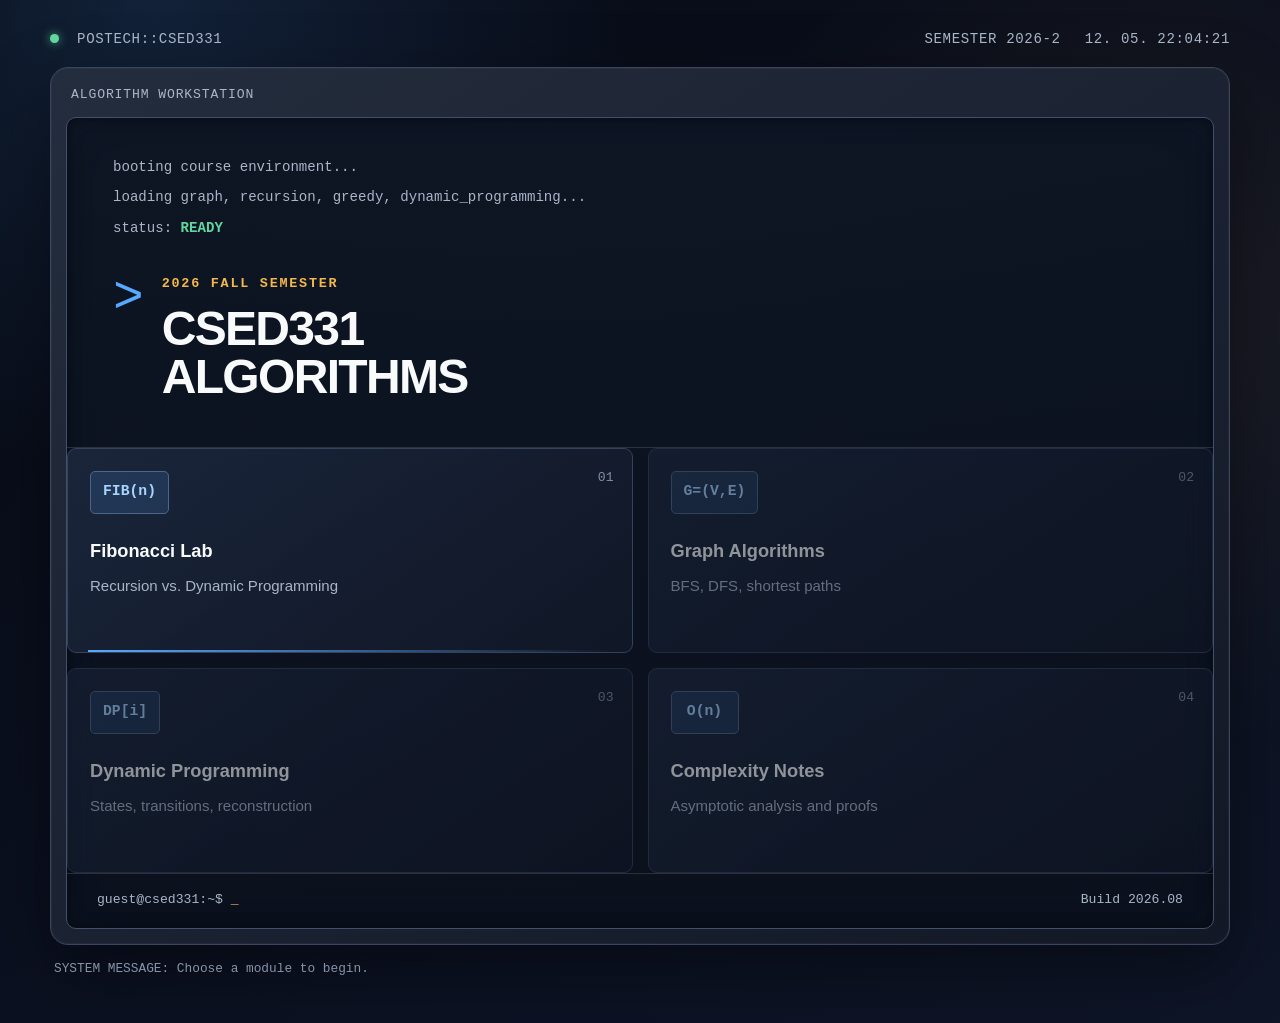
==== index.html @ 758f99f5 "Create Fibonacci Lab" ====
<!DOCTYPE html>
<html lang="ko">
<head>
  <meta charset="UTF-8">
  <meta name="viewport" content="width=device-width, initial-scale=1.0">
  <meta name="description" content="2026-2 CSED331 Algorithms course website">
  <title>CSED331 | Algorithms</title>
  <link rel="icon" type="image/png" href="favicon.png">
  <link rel="stylesheet" href="styles.css">
</head>
<body class="home-page">
  <div class="scanlines" aria-hidden="true"></div>

  <main class="desktop-shell">
    <header class="system-bar">
      <div class="system-id">
        <span class="status-light"></span>
        POSTECH::CSED331
      </div>
      <div class="system-meta">
        <span>SEMESTER 2026-2</span>
        <span id="system-clock" aria-label="현재 시각"></span>
      </div>
    </header>

    <section class="monitor">
      <div class="monitor-top">
        <span>ALGORITHM WORKSTATION</span>
      </div>

      <div class="screen">
        <section class="hero-terminal" aria-labelledby="course-title">
          <p class="boot-line">booting course environment...</p>
          <p class="boot-line delay-1">loading graph, recursion, greedy, dynamic_programming...</p>
          <p class="boot-line delay-2">status: <strong>READY</strong></p>

          <div class="prompt-title">
            <span class="prompt">&gt;</span>
            <div>
              <p class="eyebrow">2026 FALL SEMESTER</p>
              <h1 id="course-title">CSED331<br>ALGORITHMS</h1>
            </div>
          </div>
        </section>

          <div class="menu-grid">
            <a class="menu-card active-card" href="fibonacci.html">
              <span class="card-index">01</span>
              <span class="card-icon">FIB(n)</span>
              <span class="card-title">Fibonacci Lab</span>
              <span class="card-desc">Recursion vs. Dynamic Programming</span>
            </a>

            <div class="menu-card disabled-card" aria-disabled="true">
              <span class="card-index">02</span>
              <span class="card-icon">G=(V,E)</span>
              <span class="card-title">Graph Algorithms</span>
              <span class="card-desc">BFS, DFS, shortest paths</span>
            </div>

            <div class="menu-card disabled-card" aria-disabled="true">
              <span class="card-index">03</span>
              <span class="card-icon">DP[i]</span>
              <span class="card-title">Dynamic Programming</span>
              <span class="card-desc">States, transitions, reconstruction</span>
            </div>

            <div class="menu-card disabled-card" aria-disabled="true">
              <span class="card-index">04</span>
              <span class="card-icon">O(n)</span>
              <span class="card-title">Complexity Notes</span>
              <span class="card-desc">Asymptotic analysis and proofs</span>
            </div>
          </div>
        </nav>

        <footer class="terminal-footer">
          <span>guest@csed331:~$ <span class="cursor">_</span></span>
          <span>Build 2026.08</span>
        </footer>
      </div>
    </section>

    <p class="keyboard-hint">SYSTEM MESSAGE: Choose a module to begin.</p>
  </main>

  <script src="script.js"></script>
</body>
</html>
---- styles.css ----
:root {
  --bg: #0b1020;
  --bg-deep: #070b14;
  --panel: #111827;
  --panel-2: #172033;
  --panel-3: #1d2940;
  --line: #34425c;
  --line-soft: rgba(148, 163, 184, 0.22);

  --text: #f8fafc;
  --text-soft: #dbe4f0;
  --muted: #a9b6c8;

  --accent: #59a8ff;
  --accent-strong: #2f8ef5;
  --accent-soft: rgba(89, 168, 255, 0.14);
  --highlight: #f5b84b;
  --highlight-soft: rgba(245, 184, 75, 0.13);
  --success: #63d6a0;
  --danger: #ff7b86;

  --shadow: 0 24px 70px rgba(0, 0, 0, 0.4);
  --radius-lg: 18px;
  --radius-md: 10px;
}

* {
  box-sizing: border-box;
}

html {
  scroll-behavior: smooth;
}

body {
  margin: 0;
  min-height: 100vh;
  color: var(--text);
  background:
    radial-gradient(circle at 12% 0%, rgba(55, 111, 180, 0.22), transparent 30rem),
    radial-gradient(circle at 90% 30%, rgba(245, 184, 75, 0.07), transparent 28rem),
    linear-gradient(150deg, var(--bg-deep), var(--bg) 54%, #0e1527);
  font-family:
    Inter, Pretendard, "Noto Sans KR", "Segoe UI", Arial, sans-serif;
  font-size: 16px;
  line-height: 1.6;
}

button,
input {
  font: inherit;
}

button {
  border-radius: 6px;
}

a {
  color: inherit;
}

code,
pre,
.system-bar,
.lab-header,
.monitor-top,
.window-titlebar,
.boot-line,
.prompt,
.eyebrow,
.panel-header,
.menu-heading,
.section-label,
.card-index,
.card-icon,
.card-command,
.terminal-footer,
.keyboard-hint,
.control-console label,
.summary-strip span,
.dp-index,
.dp-formula,
.complexity-tag {
  font-family:
    "JetBrains Mono", "Cascadia Code", Consolas, "Courier New", monospace;
}

.scanlines {
  position: fixed;
  inset: 0;
  pointer-events: none;
  z-index: 50;
  opacity: 0.22;
  background: repeating-linear-gradient(
    to bottom,
    rgba(255, 255, 255, 0.02) 0,
    rgba(255, 255, 255, 0.02) 1px,
    transparent 1px,
    transparent 5px
  );
}

/* Main page */
.desktop-shell {
  width: min(1180px, calc(100% - 40px));
  margin: 28px auto 44px;
}

.system-bar,
.lab-header {
  display: flex;
  align-items: center;
  justify-content: space-between;
  gap: 20px;
  color: var(--muted);
  font-size: 0.88rem;
  letter-spacing: 0.045em;
}

.system-meta {
  display: flex;
  gap: 24px;
}

.status-light {
  display: inline-block;
  width: 9px;
  height: 9px;
  margin-right: 9px;
  border-radius: 50%;
  background: var(--success);
  box-shadow: 0 0 10px rgba(99, 214, 160, 0.75);
}

.monitor {
  margin-top: 16px;
  padding: 15px;
  border: 1px solid #3a465d;
  border-radius: var(--radius-lg);
  background: linear-gradient(145deg, #242d3d, #121826);
  box-shadow: var(--shadow), inset 0 0 0 1px rgba(255, 255, 255, 0.035);
}

.monitor-top,
.window-titlebar {
  display: flex;
  justify-content: space-between;
  gap: 18px;
  padding: 1px 5px 12px;
  color: var(--muted);
  font-size: 0.82rem;
  letter-spacing: 0.065em;
}

.screen {
  overflow: hidden;
  border: 1px solid #40506d;
  border-radius: var(--radius-md);
  background:
    linear-gradient(rgba(13, 20, 34, 0.97), rgba(10, 16, 28, 0.98)),
    radial-gradient(circle at 45% 0%, rgba(70, 133, 210, 0.16), transparent 60%);
  box-shadow:
    inset 0 0 55px rgba(89, 168, 255, 0.025),
    inset 0 0 14px rgba(0, 0, 0, 0.55);
}

.hero-terminal {
  min-height: 330px;
  padding: 38px 46px 30px;
  border-bottom: 1px solid var(--line-soft);
}

.boot-line {
  margin: 0 0 8px;
  color: var(--muted);
  font-size: 0.88rem;
  opacity: 0;
  animation: line-in 0.5s forwards;
}

.boot-line strong {
  color: var(--success);
}

.delay-1 {
  animation-delay: 0.18s;
}

.delay-2 {
  animation-delay: 0.36s;
}

@keyframes line-in {
  from {
    opacity: 0;
    transform: translateY(5px);
  }

  to {
    opacity: 1;
    transform: translateY(0);
  }
}

.prompt-title {
  display: flex;
  gap: 18px;
  margin-top: 34px;
}

.prompt {
  color: var(--accent);
  font-size: clamp(2rem, 4vw, 3.4rem);
  line-height: 1;
}

.eyebrow {
  margin: 0 0 10px;
  color: var(--highlight);
  font-size: 0.84rem;
  font-weight: 700;
  letter-spacing: 0.13em;
}

h1,
h2,
p {
  text-wrap: pretty;
}

.hero-terminal h1,
.lab-intro h1 {
  margin: 0;
  font-size: clamp(2rem, 4vw, 3rem);
  line-height: 1;
  letter-spacing: -0.035em;
}

.subtitle {
  margin: 19px 0 0;
  color: var(--text-soft);
  font-size: clamp(1rem, 1.6vw, 1.18rem);
  letter-spacing: 0.045em;
}

.course-panel {
  margin: 26px 30px 0;
  border: 1px solid var(--line);
  border-radius: 8px;
  background: rgba(20, 29, 46, 0.84);
}

.panel-header,
.menu-heading,
.section-label {
  display: flex;
  justify-content: space-between;
  gap: 18px;
  padding: 11px 14px;
  color: var(--muted);
  border-bottom: 1px solid var(--line-soft);
  font-size: 0.82rem;
  letter-spacing: 0.055em;
}

.course-panel dl {
  display: grid;
  grid-template-columns: repeat(3, 1fr);
  margin: 0;
}

.course-panel dl div {
  padding: 18px 16px;
  border-right: 1px solid var(--line-soft);
}

.course-panel dl div:last-child {
  border-right: 0;
}

.course-panel dt {
  color: var(--muted);
  font-size: 0.78rem;
  font-weight: 700;
  letter-spacing: 0.075em;
}

.course-panel dd {
  margin: 7px 0 0;
  color: var(--text);
  font-size: 1rem;
  font-weight: 600;
}

.menu-board {
  padding: 30px;
}

.menu-heading {
  padding-inline: 0;
  border-bottom: 0;
}

.menu-grid {
  display: grid;
  grid-template-columns: repeat(2, minmax(0, 1fr));
  gap: 15px;
}

.menu-card {
  position: relative;
  min-height: 205px;
  padding: 22px;
  border: 1px solid var(--line);
  border-radius: 9px;
  background:
    linear-gradient(145deg, rgba(28, 39, 61, 0.92), rgba(16, 23, 38, 0.98));
  text-decoration: none;
  transition:
    transform 0.18s ease,
    border-color 0.18s ease,
    background 0.18s ease,
    box-shadow 0.18s ease;
}

.active-card:hover,
.active-card:focus-visible {
  transform: translateY(-3px);
  border-color: var(--accent);
  background:
    linear-gradient(145deg, rgba(35, 57, 88, 0.98), rgba(18, 29, 49, 1));
  outline: none;
  box-shadow: 0 14px 30px rgba(0, 0, 0, 0.26);
}

.active-card::after {
  content: "";
  position: absolute;
  inset: auto 20px 0;
  height: 2px;
  background: linear-gradient(90deg, var(--accent), transparent);
}

.card-index {
  position: absolute;
  top: 18px;
  right: 18px;
  color: #8190a6;
  font-size: 0.82rem;
}

.card-icon {
  display: inline-flex;
  align-items: center;
  justify-content: center;
  min-width: 68px;
  height: 43px;
  padding: 0 12px;
  color: #a9d4ff;
  border: 1px solid #4e6686;
  border-radius: 5px;
  background: var(--accent-soft);
  font-size: 0.92rem;
  font-weight: 700;
}

.card-title,
.card-desc,
.card-command {
  display: block;
}

.card-title {
  margin-top: 22px;
  font-size: 1.14rem;
  font-weight: 750;
}

.card-desc {
  margin-top: 9px;
  max-width: 90%;
  color: var(--muted);
  font-size: 0.94rem;
  line-height: 1.55;
}

.card-command {
  position: absolute;
  left: 22px;
  bottom: 20px;
  color: var(--highlight);
  font-size: 0.82rem;
  font-weight: 700;
}

.disabled-card {
  opacity: 0.56;
}

.disabled-card .card-command {
  color: #8995a6;
}

.terminal-footer {
  display: flex;
  justify-content: space-between;
  padding: 15px 30px 18px;
  color: var(--muted);
  border-top: 1px solid var(--line-soft);
  font-size: 0.82rem;
}

.cursor {
  color: var(--highlight);
  animation: blink 0.9s steps(1) infinite;
}

@keyframes blink {
  50% {
    opacity: 0;
  }
}

.keyboard-hint {
  margin: 14px 4px 0;
  color: #8794a6;
  font-size: 0.8rem;
}

/* Fibonacci page */
.lab-page {
  padding-bottom: 70px;
}

.lab-header {
  width: min(1320px, calc(100% - 40px));
  margin: 22px auto 0;
  padding-bottom: 17px;
  border-bottom: 1px solid var(--line);
}

.lab-header > div {
  display: flex;
  flex-direction: column;
  align-items: center;
  gap: 3px;
}

.lab-header strong {
  color: var(--accent);
}

.back-link {
  text-decoration: none;
  transition: color 0.15s ease;
}

.back-link:hover {
  color: var(--highlight);
}

.lab-shell {
  width: min(1320px, calc(100% - 40px));
  margin: 32px auto 0;
}

.lab-intro {
  display: grid;
  grid-template-columns: 1.25fr 0.75fr;
  align-items: end;
  gap: 34px;
}

.lab-intro h1 {
  font-size: clamp(2rem, 4vw, 3rem);
}

.lab-intro > div > p:last-child {
  max-width: 760px;
  color: var(--text-soft);
  font-size: 1rem;
  line-height: 1.75;
}

.control-console {
  padding: 21px;
  border: 1px solid var(--line);
  border-radius: 9px;
  background: rgba(20, 29, 46, 0.88);
}

.control-console label {
  display: block;
  margin-bottom: 9px;
  color: var(--highlight);
  font-size: 0.84rem;
  font-weight: 700;
  letter-spacing: 0.075em;
}

.input-row {
  display: grid;
  grid-template-columns: 92px 1fr;
  gap: 10px;
}

.input-row input {
  width: 100%;
  padding: 12px;
  color: var(--text);
  border: 1px solid #536887;
  border-radius: 6px;
  background: #0c1321;
  font-size: 1rem;
}

.input-row input:focus {
  border-color: var(--accent);
  outline: 2px solid rgba(89, 168, 255, 0.16);
}

.input-row button {
  cursor: pointer;
  color: #07101d;
  border: 0;
  background: linear-gradient(135deg, #7fc0ff, #4b9df1);
  font-weight: 800;
}

.input-row button:hover {
  filter: brightness(1.08);
}

.control-note {
  margin: 11px 0 0;
  color: var(--muted);
  font-size: 0.83rem;
}

.summary-strip {
  display: grid;
  grid-template-columns: repeat(5, minmax(0, 1fr));
  margin-top: 30px;
  border: 1px solid var(--line);
  border-radius: 9px;
  background: rgba(16, 24, 39, 0.9);
  overflow: hidden;
}

.summary-strip div {
  min-height: 92px;
  padding: 18px;
  border-right: 1px solid var(--line-soft);
}

.summary-strip div:last-child {
  border-right: 0;
}

.summary-strip span,
.summary-strip strong {
  display: block;
}

.summary-strip span {
  color: var(--muted);
  font-size: 0.77rem;
  font-weight: 700;
  letter-spacing: 0.065em;
}

.summary-strip strong {
  margin-top: 10px;
  color: var(--highlight);
  font-size: 1.22rem;
}

.comparison-grid {
  display: grid;
  grid-template-columns: 1fr 1fr;
  gap: 18px;
  margin-top: 18px;
}

.algorithm-window {
  overflow: hidden;
  border: 1px solid var(--line);
  border-radius: 9px;
  background: rgba(13, 20, 33, 0.92);
}

.window-titlebar {
  padding: 12px 14px;
  border-bottom: 1px solid var(--line-soft);
  background: rgba(255, 255, 255, 0.025);
}

.window-titlebar span:last-child {
  color: var(--highlight);
  font-weight: 700;
}

.window-body {
  padding: 18px;
}

.code-block {
  overflow-x: auto;
  color: #dbe9f8;
  border-left: 3px solid var(--accent);
  border-radius: 0 6px 6px 0;
  background: #080e19;
}

.code-block pre {
  margin: 0;
  padding: 16px;
  font-size: 0.91rem;
  line-height: 1.58;
}

.section-label {
  padding-inline: 0;
  margin-top: 22px;
  border-bottom: 0;
}

.tree-container,
.dp-container {
  padding: 18px;

  border: 1px solid var(--line-soft);
  border-radius: 7px;

  background:
    linear-gradient(
      rgba(121, 148, 183, 0.04) 1px,
      transparent 1px
    ),
    linear-gradient(
      90deg,
      rgba(121, 148, 183, 0.04) 1px,
      transparent 1px
    ),
    #0c1422;

  background-size: 22px 22px;
}

.tree-container {
  overflow: auto;
}

.complexity-panel {
  display: block;
  margin-top: 18px;
  padding: 28px;
  border: 1px solid var(--line);
  border-radius: 9px;
  background:
    linear-gradient(
      135deg,
      rgba(38, 54, 82, 0.82),
      rgba(15, 23, 38, 0.95)
    );
}

.complexity-tag {
  color: var(--highlight);
  font-size: 0.8rem;
  font-weight: 700;
  letter-spacing: 0.085em;
}

.complexity-panel h2 {
  margin: 8px 0 0;
  font-size: clamp(1.35rem, 2.35vw, 2.1rem);
  line-height: 1.35;
}

.complexity-panel p {
  margin: 0;
  color: var(--text-soft);
  font-size: 1rem;
  line-height: 1.75;
}

.dp-formula {
  color: var(--text-soft);
  font-size: 0.9rem;
  line-height: 1.6;
}

.dp-formula strong {
  color: var(--highlight);
  font-size: 1rem;
}

.formula-arrow {
  margin: 0 6px;
  color: var(--accent);
  font-weight: 700;
}

.observation-header {
  margin-bottom: 24px;
}

.observation-header h2 {
  margin: 6px 0 0;
  font-size: 1.5rem;
}


.call-comparison {
  display: grid;
  grid-template-columns: 1fr auto 1fr;
  gap: 24px;
  align-items: stretch;
}


.call-card {
  display: flex;
  flex-direction: column;
  align-items: center;
  justify-content: center;

  min-height: 190px;
  padding: 24px;

  border: 1px solid var(--line);
  border-radius: 10px;

  background: rgba(14, 22, 37, 0.85);
}


.call-type {
  color: var(--muted);

  font-family:
    "Cascadia Code",
    Consolas,
    monospace;

  font-size: 0.82rem;
  font-weight: 700;
  letter-spacing: 0.08em;
}


.call-number {
  margin-top: 12px;

  color: var(--text);

  font-size: clamp(2.5rem, 5vw, 4rem);
  line-height: 1;
}


.fib1-card .call-number {
  color: #ff9a9a;
}

.fib2-card .call-number {
  color: #8fc5ff;
}


.fib1-card .call-complexity strong {
  color: #ff9a9a;
}


.fib2-card .call-complexity strong {
  color: #8fc5ff;
}


.observation-description {
  max-width: 310px;

  margin: 18px auto 0;

  color: var(--text-soft);

  font-size: 0.92rem;
  line-height: 1.6;

  text-align: center;
}


.call-unit {
  margin-top: 8px;

  color: var(--text-soft);

  font-size: 0.95rem;
}


.call-complexity {
  margin-top: 20px;

  color: var(--muted);

  font-size: 0.88rem;
}


.recursion-card .call-complexity strong {
  color: #ff9a9a;
}


.dp-card .call-complexity strong {
  color: #8fc5ff;
}


.comparison-vs {
  display: flex;
  align-items: center;
  justify-content: center;

  color: var(--highlight);

  font-family:
    "Cascadia Code",
    Consolas,
    monospace;

  font-size: 1rem;
  font-weight: 800;
}

.dp-formula {
  color: var(--text-soft);
  font-size: 0.92rem;
  line-height: 1.6;
}

.dp-formula strong {
  color: var(--highlight);
  font-size: 1rem;
}

.formula-arrow {
  margin: 0 7px;
  color: var(--accent);
  font-weight: 700;
}

.base-label {
  margin-left: 10px;
  color: var(--muted);
  font-size: 0.8rem;
}


@media (max-width: 700px) {

  .call-comparison {
    grid-template-columns: 1fr;
  }

  .comparison-vs {
    padding: 2px 0;
  }

}

@media (max-width: 1000px) {
  .summary-strip {
    grid-template-columns:
      repeat(3, minmax(0, 1fr));
  }

  .summary-strip div:nth-child(3) {
    border-right: 0;
  }

  .summary-strip div:nth-child(-n + 3) {
    border-bottom:
      1px solid var(--line-soft);
  }

  .course-panel dl div:nth-child(-n + 2),
  .summary-strip div:nth-child(-n + 2) {
    border-bottom: 1px solid var(--line-soft);
  }

  .lab-intro,
  .comparison-grid,
  .complexity-panel {
    grid-template-columns: 1fr;
  }
}

@media (max-width: 680px) {
  body {
    font-size: 15px;
  }

  .desktop-shell,
  .lab-shell,
  .lab-header {
    width: min(100% - 20px, 1320px);
  }

  .system-meta span:first-child,
  .lab-header > span:last-child {
    display: none;
  }

  .hero-terminal {
    min-height: 300px;
    padding: 30px 22px 24px;
  }

  .hero-terminal h1 {
    font-size: clamp(1.9rem, 9vw, 2.7rem);
  }

  .course-panel {
    margin-inline: 14px;
  }

  .menu-board {
    padding: 26px 14px;
  }

  .menu-grid {
    grid-template-columns: 1fr;
  }

  .course-panel dl,
  .summary-strip {
    grid-template-columns: 1fr;
  }

  .course-panel dl div,
  .summary-strip div {
    border-right: 0;
    border-bottom: 1px solid var(--line-soft);
  }

  .course-panel dl div:last-child,
  .summary-strip div:last-child {
    border-bottom: 0;
  }

  .terminal-footer {
    padding-inline: 16px;
  }

  .terminal-footer span:last-child {
    display: none;
  }

  .lab-header > div {
    align-items: flex-end;
    text-align: right;
  }

  .lab-intro h1 {
    font-size: clamp(1.9rem, 9vw, 2.7rem);
  }

  .input-row {
    grid-template-columns: 72px 1fr;
  }

  .panel-header,
  .menu-heading,
  .section-label {
    align-items: flex-start;
    flex-direction: column;
    gap: 3px;
  }
}

@media (max-width: 1000px) {

  .summary-strip {
    grid-template-columns:
      repeat(3, minmax(0, 1fr));
  }

}

@media (max-width: 680px) {

  .summary-strip {
    grid-template-columns: 1fr;
  }

}

.tree-container {
  min-height: 520px;
  width: 100%;

  overflow-x: auto;
  overflow-y: hidden;

  padding: 24px;

  scrollbar-gutter: stable;
}

.tree-svg {
  display: block;
  height: auto;
  margin: 0 auto;
}

.tree-node-text {
  font-size: 11px;
  font-weight: 700;
}

/* =========================================================
   Running-time analysis
   ========================================================= */

   .analysis-box {
    margin-top: 20px;
    padding: 22px 24px;
  
    border: 1px solid var(--line);
    border-radius: 9px;
  
    background:
      rgba(20, 29, 46, 0.78);
  }
  
  
  .analysis-title {
    color: var(--muted);
  
    font-family:
      "Cascadia Code",
      Consolas,
      monospace;
  
    font-size: 0.8rem;
    font-weight: 700;
  
    letter-spacing: 0.08em;
  }
  
  
  .analysis-equation {
    margin-top: 15px;
  
    color: var(--text);
  
    font-family:
      "Cascadia Code",
      Consolas,
      monospace;
  
    font-size: 1.15rem;
    font-weight: 700;
  }
  
  
  .analysis-box p {
    margin: 12px 0;
  
    color: var(--text-soft);
  
    font-size: 0.95rem;
  }
  
  
  .analysis-result {
    margin-top: 14px;
  
    color: var(--highlight);
  
    font-family:
      "Cascadia Code",
      Consolas,
      monospace;
  
    font-size: 1.25rem;
    font-weight: 800;
  }

  .fib2-analysis-grid {
    display: grid;
    grid-template-columns: repeat(2, 1fr);
  
    gap: 12px;
  
    margin-top: 16px;
  }
  
  
  .fib2-analysis-grid > div {
    padding: 14px;
  
    border: 1px solid var(--line-soft);
    border-radius: 7px;
  
    background:
      rgba(255, 255, 255, 0.025);
  }
  
  
  .fib2-analysis-grid span,
  .fib2-analysis-grid strong {
    display: block;
  }
  
  
  .fib2-analysis-grid span {
    color: var(--muted);
  
    font-size: 0.76rem;
  }
  
  
  .fib2-analysis-grid strong {
    margin-top: 6px;
  
    color: var(--text);
  
    font-size: 1.1rem;
  }

  .fib2-formula-box {
    min-height: 70px;
  
    margin-top: 20px;
    padding: 18px 20px;
  
    color: var(--text-soft);
  
    border: 1px solid var(--line);
    border-radius: 7px;
  
    background:
      rgba(10, 16, 28, 0.92);
  
    font-family:
      "Cascadia Code",
      Consolas,
      monospace;
  
    font-size: 1rem;
  
    text-align: center;
  }
  
  
  .fib2-formula-box strong {
    color: var(--highlight);
  
    font-size: 1.15rem;
  }
  
  
  .formula-target {
    color: var(--accent);
  
    font-weight: 800;
  }
  
  
  .formula-arrow {
    margin: 0 9px;
  
    color: var(--muted);
  }
  
  
  .base-label {
    margin-left: 12px;
  
    color: var(--muted);
  
    font-size: 0.8rem;
  }
  
  
  .formula-placeholder {
    color: var(--muted);
  }

  .fib-run-row {
    grid-template-columns:
      92px
      minmax(130px, 1fr)
      minmax(130px, 1fr);
  }
  
  .run-fib1-button {
    background:
      linear-gradient(
        135deg,
        #ffb0b0,
        #ff8f9a
      ) !important;
  }
  
  .run-fib2-button {
    background:
      linear-gradient(
        135deg,
        #acd8ff,
        #78b9f8
      ) !important;
  }
  
  @media (max-width: 680px) {
  
    .fib-run-row {
      grid-template-columns: 72px 1fr;
    }
  
    .fib-run-row .run-fib2-button {
      grid-column: 2;
    }
  }
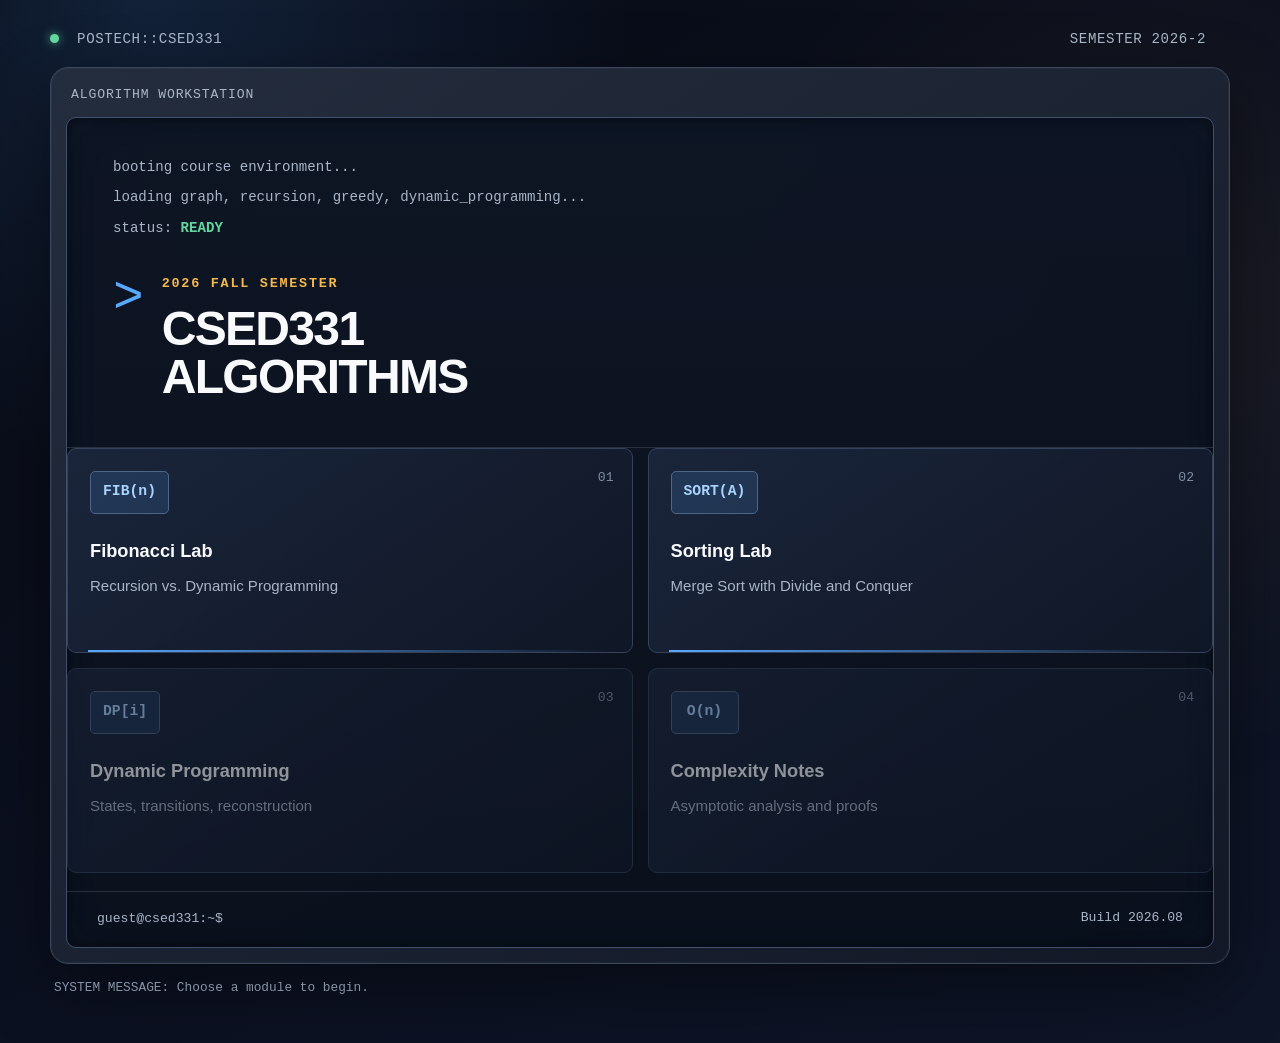
==== commit 85f89223: "Create Sorting Lab" ====
--- a/index.html
+++ b/index.html
@@ -51,12 +51,12 @@
               <span class="card-desc">Recursion vs. Dynamic Programming</span>
             </a>
 
-            <div class="menu-card disabled-card" aria-disabled="true">
+            <a class="menu-card active-card" href="sorting.html">
               <span class="card-index">02</span>
-              <span class="card-icon">G=(V,E)</span>
-              <span class="card-title">Graph Algorithms</span>
-              <span class="card-desc">BFS, DFS, shortest paths</span>
-            </div>
+              <span class="card-icon">SORT(A)</span>
+              <span class="card-title">Sorting Lab</span>
+              <span class="card-desc">Merge Sort with Divide and Conquer</span>
+            </a>
 
             <div class="menu-card disabled-card" aria-disabled="true">
               <span class="card-index">03</span>
@@ -74,8 +74,20 @@
           </div>
         </nav>
 
+        <div id="terminal-output" class="terminal-output"></div>
+
         <footer class="terminal-footer">
-          <span>guest@csed331:~$ <span class="cursor">_</span></span>
+          <div class="terminal-command">
+            <span class="terminal-prompt">guest@csed331:~$</span>
+            <input
+              id="terminal-input"
+              type="text"
+              autocomplete="off"
+              spellcheck="false"
+              aria-label="Terminal command"
+            >
+          </div>
+
           <span>Build 2026.08</span>
         </footer>
       </div>
@@ -84,6 +96,6 @@
     <p class="keyboard-hint">SYSTEM MESSAGE: Choose a module to begin.</p>
   </main>
 
-  <script src="script.js"></script>
+  <script src="index.js"></script>
 </body>
 </html>
--- a/styles.css
+++ b/styles.css
@@ -410,6 +410,62 @@
   font-size: 0.82rem;
 }
 
+.terminal-output {
+  font-family: "Courier New", monospace;
+  font-size: 14px;
+  line-height: 1.5;
+  color: #9cff9c;
+
+  max-height: 220px;
+  overflow-y: auto;
+
+  margin-top: 18px;
+  white-space: pre-wrap;
+}
+
+.terminal-command {
+  display: flex;
+  align-items: center;
+  flex: 1;
+}
+
+.terminal-prompt {
+  white-space: nowrap;
+  margin-right: 8px;
+}
+
+#terminal-input {
+  flex: 1;
+  min-width: 0;
+
+  border: none;
+  outline: none;
+  background: transparent;
+
+  color: inherit;
+  font: inherit;
+
+  caret-color: currentColor;
+}
+
+/* 입력창 자동완성 등으로 배경색 생기는 것 방지 */
+#terminal-input:-webkit-autofill {
+  -webkit-text-fill-color: inherit;
+  transition: background-color 9999s ease-in-out 0s;
+}
+
+.terminal-line {
+  margin-bottom: 3px;
+}
+
+.command-line {
+  color: #ffffff;
+}
+
+.error-line {
+  color: #ff7b7b;
+}
+
 .cursor {
   color: var(--highlight);
   animation: blink 0.9s steps(1) infinite;
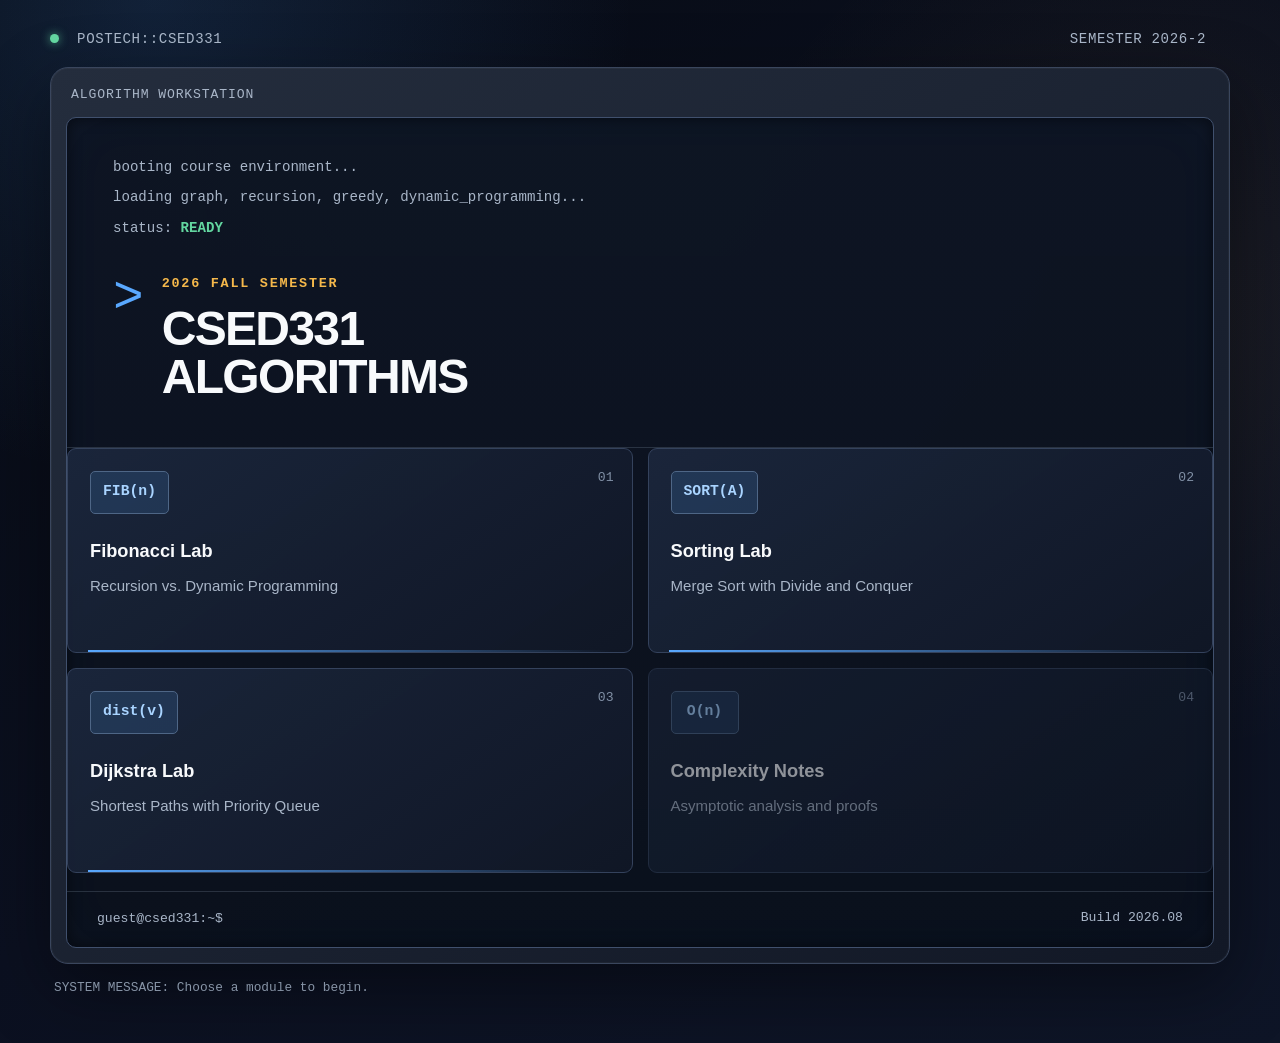
==== commit c4779787: "Create Dijkstra Lab" ====
--- a/index.html
+++ b/index.html
@@ -58,12 +58,12 @@
               <span class="card-desc">Merge Sort with Divide and Conquer</span>
             </a>
 
-            <div class="menu-card disabled-card" aria-disabled="true">
+            <a class="menu-card active-card" href="graph.html">
               <span class="card-index">03</span>
-              <span class="card-icon">DP[i]</span>
-              <span class="card-title">Dynamic Programming</span>
-              <span class="card-desc">States, transitions, reconstruction</span>
-            </div>
+              <span class="card-icon">dist(v)</span>
+              <span class="card-title">Dijkstra Lab</span>
+              <span class="card-desc">Shortest Paths with Priority Queue</span>
+            </a>
 
             <div class="menu-card disabled-card" aria-disabled="true">
               <span class="card-index">04</span>
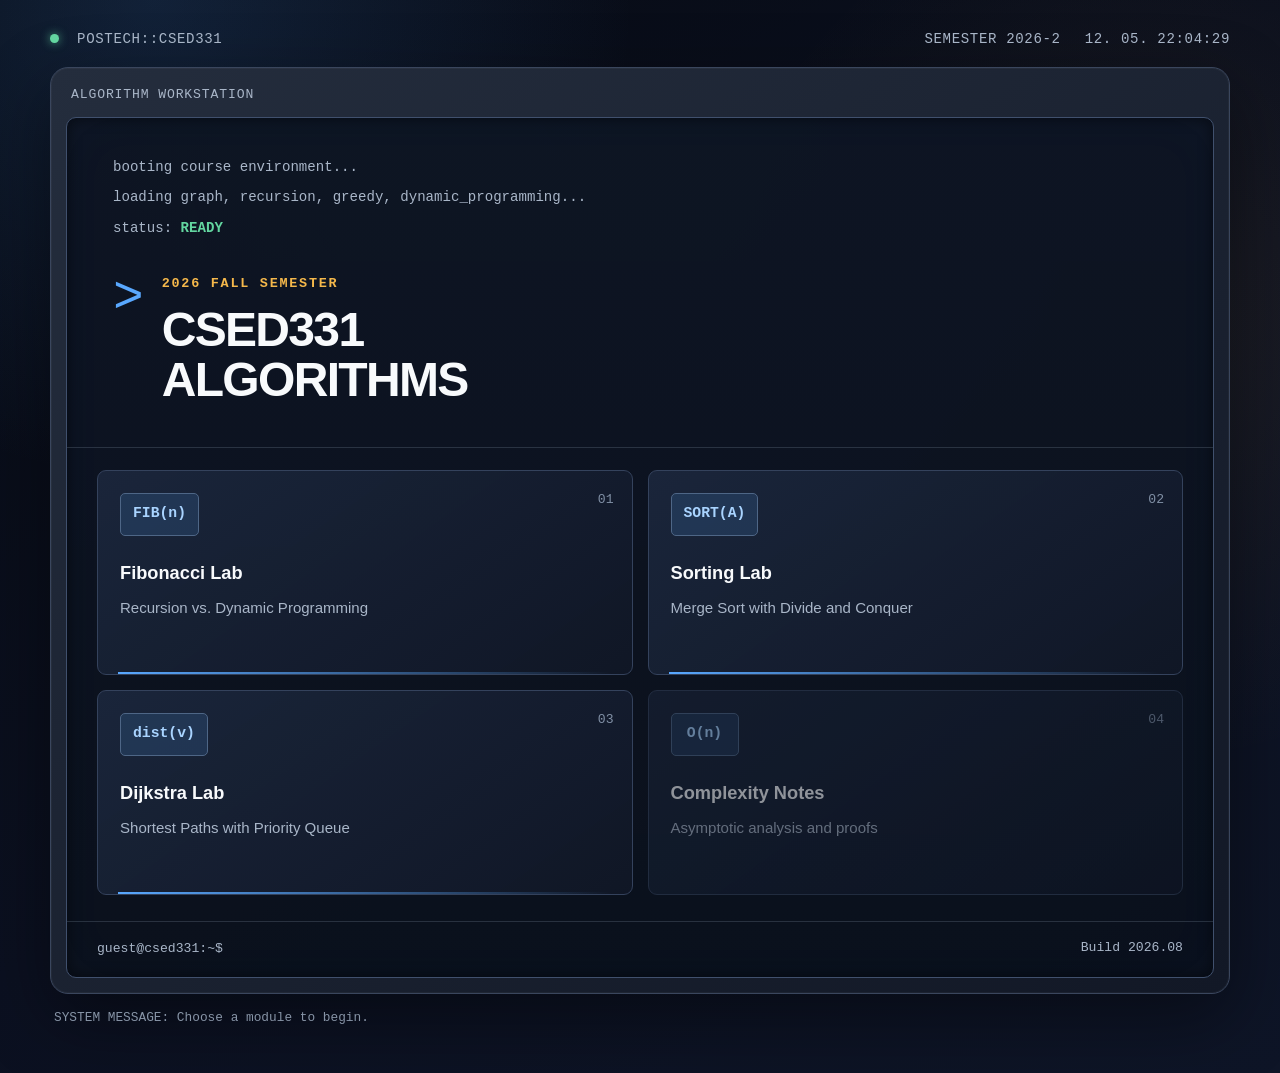
==== commit 7b444096: "Clean up code & Unify design" ====
--- a/index.html
+++ b/index.html
@@ -1,5 +1,5 @@
 <!DOCTYPE html>
-<html lang="ko">
+<html lang="en">
 <head>
   <meta charset="UTF-8">
   <meta name="viewport" content="width=device-width, initial-scale=1.0">
@@ -19,7 +19,7 @@
       </div>
       <div class="system-meta">
         <span>SEMESTER 2026-2</span>
-        <span id="system-clock" aria-label="현재 시각"></span>
+        <span id="system-clock" aria-label="current time"></span>
       </div>
     </header>
 
@@ -43,34 +43,33 @@
           </div>
         </section>
 
-          <div class="menu-grid">
-            <a class="menu-card active-card" href="fibonacci.html">
-              <span class="card-index">01</span>
-              <span class="card-icon">FIB(n)</span>
-              <span class="card-title">Fibonacci Lab</span>
-              <span class="card-desc">Recursion vs. Dynamic Programming</span>
-            </a>
+        <nav class="menu-grid" aria-label="Course modules">
+          <a class="menu-card active-card" href="fibonacci.html">
+            <span class="card-index">01</span>
+            <span class="card-icon">FIB(n)</span>
+            <span class="card-title">Fibonacci Lab</span>
+            <span class="card-desc">Recursion vs. Dynamic Programming</span>
+          </a>
 
-            <a class="menu-card active-card" href="sorting.html">
-              <span class="card-index">02</span>
-              <span class="card-icon">SORT(A)</span>
-              <span class="card-title">Sorting Lab</span>
-              <span class="card-desc">Merge Sort with Divide and Conquer</span>
-            </a>
+          <a class="menu-card active-card" href="sorting.html">
+            <span class="card-index">02</span>
+            <span class="card-icon">SORT(A)</span>
+            <span class="card-title">Sorting Lab</span>
+            <span class="card-desc">Merge Sort with Divide and Conquer</span>
+          </a>
 
-            <a class="menu-card active-card" href="graph.html">
-              <span class="card-index">03</span>
-              <span class="card-icon">dist(v)</span>
-              <span class="card-title">Dijkstra Lab</span>
-              <span class="card-desc">Shortest Paths with Priority Queue</span>
-            </a>
+          <a class="menu-card active-card" href="graph.html">
+            <span class="card-index">03</span>
+            <span class="card-icon">dist(v)</span>
+            <span class="card-title">Dijkstra Lab</span>
+            <span class="card-desc">Shortest Paths with Priority Queue</span>
+          </a>
 
-            <div class="menu-card disabled-card" aria-disabled="true">
-              <span class="card-index">04</span>
-              <span class="card-icon">O(n)</span>
-              <span class="card-title">Complexity Notes</span>
-              <span class="card-desc">Asymptotic analysis and proofs</span>
-            </div>
+          <div class="menu-card disabled-card" aria-disabled="true">
+            <span class="card-index">04</span>
+            <span class="card-icon">O(n)</span>
+            <span class="card-title">Complexity Notes</span>
+            <span class="card-desc">Asymptotic analysis and proofs</span>
           </div>
         </nav>
 
@@ -87,7 +86,6 @@
               aria-label="Terminal command"
             >
           </div>
-
           <span>Build 2026.08</span>
         </footer>
       </div>
@@ -96,6 +94,7 @@
     <p class="keyboard-hint">SYSTEM MESSAGE: Choose a module to begin.</p>
   </main>
 
+  <script src="common.js"></script>
   <script src="index.js"></script>
 </body>
 </html>
--- a/styles.css
+++ b/styles.css
@@ -2,26 +2,20 @@
   --bg: #0b1020;
   --bg-deep: #070b14;
   --panel: #111827;
-  --panel-2: #172033;
-  --panel-3: #1d2940;
   --line: #34425c;
   --line-soft: rgba(148, 163, 184, 0.22);
-
   --text: #f8fafc;
   --text-soft: #dbe4f0;
   --muted: #a9b6c8;
-
   --accent: #59a8ff;
-  --accent-strong: #2f8ef5;
   --accent-soft: rgba(89, 168, 255, 0.14);
   --highlight: #f5b84b;
-  --highlight-soft: rgba(245, 184, 75, 0.13);
   --success: #63d6a0;
   --danger: #ff7b86;
-
   --shadow: 0 24px 70px rgba(0, 0, 0, 0.4);
   --radius-lg: 18px;
   --radius-md: 10px;
+  --mono: "JetBrains Mono", "Cascadia Code", Consolas, "Courier New", monospace;
 }
 
 * {
@@ -40,8 +34,7 @@
     radial-gradient(circle at 12% 0%, rgba(55, 111, 180, 0.22), transparent 30rem),
     radial-gradient(circle at 90% 30%, rgba(245, 184, 75, 0.07), transparent 28rem),
     linear-gradient(150deg, var(--bg-deep), var(--bg) 54%, #0e1527);
-  font-family:
-    Inter, Pretendard, "Noto Sans KR", "Segoe UI", Arial, sans-serif;
+  font-family: Inter, Pretendard, "Noto Sans KR", "Segoe UI", Arial, sans-serif;
   font-size: 16px;
   line-height: 1.6;
 }
@@ -51,16 +44,10 @@
   font: inherit;
 }
 
-button {
-  border-radius: 6px;
-}
-
 a {
   color: inherit;
 }
 
-code,
-pre,
 .system-bar,
 .lab-header,
 .monitor-top,
@@ -68,21 +55,24 @@
 .boot-line,
 .prompt,
 .eyebrow,
-.panel-header,
-.menu-heading,
 .section-label,
 .card-index,
 .card-icon,
-.card-command,
 .terminal-footer,
 .keyboard-hint,
 .control-console label,
 .summary-strip span,
-.dp-index,
-.dp-formula,
-.complexity-tag {
-  font-family:
-    "JetBrains Mono", "Cascadia Code", Consolas, "Courier New", monospace;
+.complexity-tag,
+.tool-button,
+.primary-button,
+.secondary-button,
+.accent-button {
+  font-family: var(--mono);
+}
+
+code,
+pre {
+  font-family: var(--mono);
 }
 
 .scanlines {
@@ -100,7 +90,7 @@
   );
 }
 
-/* Main page */
+/* Home */
 .desktop-shell {
   width: min(1180px, calc(100% - 40px));
   margin: 28px auto 44px;
@@ -232,79 +222,25 @@
 .lab-intro h1 {
   margin: 0;
   font-size: clamp(2rem, 4vw, 3rem);
-  line-height: 1;
+  line-height: 1.05;
   letter-spacing: -0.035em;
 }
 
-.subtitle {
-  margin: 19px 0 0;
-  color: var(--text-soft);
-  font-size: clamp(1rem, 1.6vw, 1.18rem);
-  letter-spacing: 0.045em;
-}
-
-.course-panel {
-  margin: 26px 30px 0;
-  border: 1px solid var(--line);
-  border-radius: 8px;
-  background: rgba(20, 29, 46, 0.84);
-}
-
-.panel-header,
-.menu-heading,
 .section-label {
   display: flex;
   justify-content: space-between;
   gap: 18px;
-  padding: 11px 14px;
-  color: var(--muted);
-  border-bottom: 1px solid var(--line-soft);
+  padding: 11px 0;
+  color: var(--muted);
   font-size: 0.82rem;
   letter-spacing: 0.055em;
-}
-
-.course-panel dl {
-  display: grid;
-  grid-template-columns: repeat(3, 1fr);
-  margin: 0;
-}
-
-.course-panel dl div {
-  padding: 18px 16px;
-  border-right: 1px solid var(--line-soft);
-}
-
-.course-panel dl div:last-child {
-  border-right: 0;
-}
-
-.course-panel dt {
-  color: var(--muted);
-  font-size: 0.78rem;
-  font-weight: 700;
-  letter-spacing: 0.075em;
-}
-
-.course-panel dd {
-  margin: 7px 0 0;
-  color: var(--text);
-  font-size: 1rem;
-  font-weight: 600;
-}
-
-.menu-board {
-  padding: 30px;
-}
-
-.menu-heading {
-  padding-inline: 0;
-  border-bottom: 0;
 }
 
 .menu-grid {
   display: grid;
   grid-template-columns: repeat(2, minmax(0, 1fr));
   gap: 15px;
+  padding: 22px 30px 8px;
 }
 
 .menu-card {
@@ -313,22 +249,16 @@
   padding: 22px;
   border: 1px solid var(--line);
   border-radius: 9px;
-  background:
-    linear-gradient(145deg, rgba(28, 39, 61, 0.92), rgba(16, 23, 38, 0.98));
+  background: linear-gradient(145deg, rgba(28, 39, 61, 0.92), rgba(16, 23, 38, 0.98));
   text-decoration: none;
-  transition:
-    transform 0.18s ease,
-    border-color 0.18s ease,
-    background 0.18s ease,
-    box-shadow 0.18s ease;
+  transition: transform 0.18s ease, border-color 0.18s ease, background 0.18s ease, box-shadow 0.18s ease;
 }
 
 .active-card:hover,
 .active-card:focus-visible {
   transform: translateY(-3px);
   border-color: var(--accent);
-  background:
-    linear-gradient(145deg, rgba(35, 57, 88, 0.98), rgba(18, 29, 49, 1));
+  background: linear-gradient(145deg, rgba(35, 57, 88, 0.98), rgba(18, 29, 49, 1));
   outline: none;
   box-shadow: 0 14px 30px rgba(0, 0, 0, 0.26);
 }
@@ -365,8 +295,7 @@
 }
 
 .card-title,
-.card-desc,
-.card-command {
+.card-desc {
   display: block;
 }
 
@@ -384,23 +313,10 @@
   line-height: 1.55;
 }
 
-.card-command {
-  position: absolute;
-  left: 22px;
-  bottom: 20px;
-  color: var(--highlight);
-  font-size: 0.82rem;
-  font-weight: 700;
-}
-
 .disabled-card {
   opacity: 0.56;
 }
 
-.disabled-card .card-command {
-  color: #8995a6;
-}
-
 .terminal-footer {
   display: flex;
   justify-content: space-between;
@@ -411,15 +327,14 @@
 }
 
 .terminal-output {
-  font-family: "Courier New", monospace;
+  font-family: var(--mono);
   font-size: 14px;
   line-height: 1.5;
   color: #9cff9c;
-
   max-height: 220px;
   overflow-y: auto;
-
   margin-top: 18px;
+  padding: 0 30px;
   white-space: pre-wrap;
 }
 
@@ -437,18 +352,14 @@
 #terminal-input {
   flex: 1;
   min-width: 0;
-
   border: none;
   outline: none;
   background: transparent;
-
   color: inherit;
   font: inherit;
-
   caret-color: currentColor;
 }
 
-/* 입력창 자동완성 등으로 배경색 생기는 것 방지 */
 #terminal-input:-webkit-autofill {
   -webkit-text-fill-color: inherit;
   transition: background-color 9999s ease-in-out 0s;
@@ -464,17 +375,6 @@
 
 .error-line {
   color: #ff7b7b;
-}
-
-.cursor {
-  color: var(--highlight);
-  animation: blink 0.9s steps(1) infinite;
-}
-
-@keyframes blink {
-  50% {
-    opacity: 0;
-  }
 }
 
 .keyboard-hint {
@@ -483,7 +383,7 @@
   font-size: 0.8rem;
 }
 
-/* Fibonacci page */
+/* Labs */
 .lab-page {
   padding-bottom: 70px;
 }
@@ -527,21 +427,30 @@
   gap: 34px;
 }
 
-.lab-intro h1 {
-  font-size: clamp(2rem, 4vw, 3rem);
-}
-
-.lab-intro > div > p:last-child {
+.lab-intro-solo {
+  grid-template-columns: 1fr;
+}
+
+.lab-question {
   max-width: 760px;
+  margin: 16px 0 0;
   color: var(--text-soft);
   font-size: 1rem;
   line-height: 1.75;
 }
 
+.control-console,
+.sort-input-panel,
+.algorithm-window,
+.analysis-box,
+.complexity-panel,
+.summary-strip {
+  border: 1px solid var(--line);
+  border-radius: 9px;
+}
+
 .control-console {
   padding: 21px;
-  border: 1px solid var(--line);
-  border-radius: 9px;
   background: rgba(20, 29, 46, 0.88);
 }
 
@@ -579,6 +488,7 @@
   cursor: pointer;
   color: #07101d;
   border: 0;
+  border-radius: 6px;
   background: linear-gradient(135deg, #7fc0ff, #4b9df1);
   font-weight: 800;
 }
@@ -591,14 +501,71 @@
   margin: 11px 0 0;
   color: var(--muted);
   font-size: 0.83rem;
+}
+
+.action-row {
+  display: flex;
+  flex-wrap: wrap;
+  gap: 10px;
+  margin-top: 20px;
+}
+
+.primary-button,
+.secondary-button,
+.accent-button,
+.tool-button {
+  cursor: pointer;
+  padding: 12px 20px;
+  border-radius: 6px;
+  font-weight: 800;
+  transition: filter 160ms ease, opacity 160ms ease, transform 160ms ease;
+}
+
+.primary-button,
+.accent-button {
+  border: 0;
+  color: #07101d;
+}
+
+.primary-button {
+  background: linear-gradient(135deg, #8fc5ff, #59a8ff);
+}
+
+.accent-button {
+  background: var(--highlight);
+}
+
+.secondary-button {
+  color: var(--text);
+  border: 1px solid var(--line);
+  background: rgba(255, 255, 255, 0.04);
+}
+
+.primary-button:hover:not(:disabled),
+.accent-button:hover:not(:disabled),
+.secondary-button:hover:not(:disabled) {
+  filter: brightness(1.08);
+}
+
+.primary-button:disabled,
+.secondary-button:disabled,
+.accent-button:disabled,
+.tool-button:disabled {
+  cursor: not-allowed;
+  opacity: 0.35;
+}
+
+.input-message {
+  min-height: 22px;
+  margin: 10px 0 0;
+  color: var(--danger);
+  font-size: 0.86rem;
 }
 
 .summary-strip {
   display: grid;
   grid-template-columns: repeat(5, minmax(0, 1fr));
   margin-top: 30px;
-  border: 1px solid var(--line);
-  border-radius: 9px;
   background: rgba(16, 24, 39, 0.9);
   overflow: hidden;
 }
@@ -631,18 +598,14 @@
   font-size: 1.22rem;
 }
 
-.comparison-grid {
-  display: grid;
-  grid-template-columns: 1fr 1fr;
-  gap: 18px;
-  margin-top: 18px;
-}
-
 .algorithm-window {
   overflow: hidden;
-  border: 1px solid var(--line);
-  border-radius: 9px;
+  margin-top: 24px;
   background: rgba(13, 20, 33, 0.92);
+}
+
+#sort-visualization {
+  scroll-margin-top: 20px;
 }
 
 .window-titlebar {
@@ -675,50 +638,49 @@
   line-height: 1.58;
 }
 
+.code-function-title {
+  text-decoration: underline;
+  text-decoration-color: var(--accent);
+  text-decoration-thickness: 2px;
+  text-underline-offset: 6px;
+  font-weight: 800;
+}
+
 .section-label {
-  padding-inline: 0;
   margin-top: 22px;
-  border-bottom: 0;
+}
+
+.window-body > .section-label:first-child,
+.sort-input-panel > .section-label:first-child {
+  margin-top: 0;
+  padding-top: 0;
+}
+
+.tree-container,
+.dp-container,
+.merge-tree-container,
+.priority-queue,
+.dijkstra-operation-box,
+.dijkstra-log,
+.graph-canvas-wrapper {
+  border: 1px solid var(--line-soft);
+  border-radius: 7px;
 }
 
 .tree-container,
 .dp-container {
   padding: 18px;
-
-  border: 1px solid var(--line-soft);
-  border-radius: 7px;
-
   background:
-    linear-gradient(
-      rgba(121, 148, 183, 0.04) 1px,
-      transparent 1px
-    ),
-    linear-gradient(
-      90deg,
-      rgba(121, 148, 183, 0.04) 1px,
-      transparent 1px
-    ),
+    linear-gradient(rgba(121, 148, 183, 0.04) 1px, transparent 1px),
+    linear-gradient(90deg, rgba(121, 148, 183, 0.04) 1px, transparent 1px),
     #0c1422;
-
   background-size: 22px 22px;
 }
 
-.tree-container {
-  overflow: auto;
-}
-
 .complexity-panel {
-  display: block;
   margin-top: 18px;
   padding: 28px;
-  border: 1px solid var(--line);
-  border-radius: 9px;
-  background:
-    linear-gradient(
-      135deg,
-      rgba(38, 54, 82, 0.82),
-      rgba(15, 23, 38, 0.95)
-    );
+  background: linear-gradient(135deg, rgba(38, 54, 82, 0.82), rgba(15, 23, 38, 0.95));
 }
 
 .complexity-tag {
@@ -734,39 +696,9 @@
   line-height: 1.35;
 }
 
-.complexity-panel p {
-  margin: 0;
-  color: var(--text-soft);
-  font-size: 1rem;
-  line-height: 1.75;
-}
-
-.dp-formula {
-  color: var(--text-soft);
-  font-size: 0.9rem;
-  line-height: 1.6;
-}
-
-.dp-formula strong {
-  color: var(--highlight);
-  font-size: 1rem;
-}
-
-.formula-arrow {
-  margin: 0 6px;
-  color: var(--accent);
-  font-weight: 700;
-}
-
 .observation-header {
   margin-bottom: 24px;
 }
-
-.observation-header h2 {
-  margin: 6px 0 0;
-  font-size: 1.5rem;
-}
-
 
 .call-comparison {
   display: grid;
@@ -775,183 +707,459 @@
   align-items: stretch;
 }
 
-
 .call-card {
   display: flex;
   flex-direction: column;
   align-items: center;
   justify-content: center;
-
   min-height: 190px;
   padding: 24px;
-
   border: 1px solid var(--line);
   border-radius: 10px;
-
   background: rgba(14, 22, 37, 0.85);
 }
 
+.call-type,
+.call-complexity,
+.comparison-vs,
+.analysis-title,
+.analysis-equation,
+.analysis-result {
+  font-family: var(--mono);
+}
 
 .call-type {
   color: var(--muted);
-
-  font-family:
-    "Cascadia Code",
-    Consolas,
-    monospace;
-
   font-size: 0.82rem;
   font-weight: 700;
   letter-spacing: 0.08em;
 }
 
-
 .call-number {
   margin-top: 12px;
-
-  color: var(--text);
-
   font-size: clamp(2.5rem, 5vw, 4rem);
   line-height: 1;
 }
 
-
-.fib1-card .call-number {
-  color: #ff9a9a;
-}
-
-.fib2-card .call-number {
-  color: #8fc5ff;
-}
-
-
+.fib1-card .call-number,
 .fib1-card .call-complexity strong {
   color: #ff9a9a;
 }
 
-
+.fib2-card .call-number,
 .fib2-card .call-complexity strong {
   color: #8fc5ff;
 }
 
-
 .observation-description {
   max-width: 310px;
-
   margin: 18px auto 0;
-
-  color: var(--text-soft);
-
-  font-size: 0.92rem;
-  line-height: 1.6;
-
-  text-align: center;
-}
-
-
-.call-unit {
-  margin-top: 8px;
-
-  color: var(--text-soft);
-
-  font-size: 0.95rem;
-}
-
-
-.call-complexity {
-  margin-top: 20px;
-
-  color: var(--muted);
-
-  font-size: 0.88rem;
-}
-
-
-.recursion-card .call-complexity strong {
-  color: #ff9a9a;
-}
-
-
-.dp-card .call-complexity strong {
-  color: #8fc5ff;
-}
-
-
-.comparison-vs {
-  display: flex;
-  align-items: center;
-  justify-content: center;
-
-  color: var(--highlight);
-
-  font-family:
-    "Cascadia Code",
-    Consolas,
-    monospace;
-
-  font-size: 1rem;
-  font-weight: 800;
-}
-
-.dp-formula {
   color: var(--text-soft);
   font-size: 0.92rem;
   line-height: 1.6;
-}
-
-.dp-formula strong {
+  text-align: center;
+}
+
+.call-unit {
+  margin-top: 8px;
+  color: var(--text-soft);
+  font-size: 0.95rem;
+}
+
+.call-complexity {
+  margin-top: 20px;
+  color: var(--muted);
+  font-size: 0.88rem;
+}
+
+.comparison-vs {
+  display: flex;
+  align-items: center;
+  justify-content: center;
   color: var(--highlight);
   font-size: 1rem;
+  font-weight: 800;
+}
+
+.analysis-box {
+  margin-top: 20px;
+  padding: 22px 24px;
+  background: rgba(20, 29, 46, 0.78);
+}
+
+.lab-shell > .analysis-box {
+  margin-top: 24px;
+}
+
+.analysis-title {
+  color: var(--muted);
+  font-size: 0.8rem;
+  font-weight: 700;
+  letter-spacing: 0.08em;
+}
+
+.analysis-equation {
+  margin-top: 15px;
+  color: var(--text);
+  font-size: 1.15rem;
+  font-weight: 700;
+}
+
+.analysis-result {
+  margin-top: 14px;
+  color: var(--highlight);
+  font-size: 1.25rem;
+  font-weight: 800;
+}
+
+.fib2-formula-box {
+  min-height: 70px;
+  margin-top: 20px;
+  padding: 18px 20px;
+  color: var(--text-soft);
+  border: 1px solid var(--line);
+  border-radius: 7px;
+  background: rgba(10, 16, 28, 0.92);
+  font-family: var(--mono);
+  font-size: 1rem;
+  text-align: center;
+}
+
+.fib2-formula-box strong {
+  color: var(--highlight);
+  font-size: 1.15rem;
+}
+
+.formula-target {
+  color: var(--accent);
+  font-weight: 800;
 }
 
 .formula-arrow {
-  margin: 0 7px;
-  color: var(--accent);
-  font-weight: 700;
+  margin: 0 9px;
+  color: var(--muted);
 }
 
 .base-label {
-  margin-left: 10px;
+  margin-left: 12px;
   color: var(--muted);
   font-size: 0.8rem;
 }
 
-
-@media (max-width: 700px) {
-
-  .call-comparison {
-    grid-template-columns: 1fr;
-  }
-
-  .comparison-vs {
-    padding: 2px 0;
-  }
-
+.formula-placeholder {
+  color: var(--muted);
+}
+
+.fib-run-row {
+  grid-template-columns: 92px minmax(130px, 1fr) minmax(130px, 1fr);
+}
+
+.run-fib1-button {
+  background: linear-gradient(135deg, #ffb0b0, #ff8f9a) !important;
+}
+
+.run-fib2-button {
+  background: linear-gradient(135deg, #acd8ff, #78b9f8) !important;
+}
+
+.sort-input-panel {
+  margin-top: 30px;
+  padding: 22px;
+  background: rgba(16, 24, 39, 0.9);
+}
+
+.sort-array-inputs {
+  display: flex;
+  flex-wrap: wrap;
+  gap: 8px;
+  margin-top: 18px;
+}
+
+.sort-input-cell-wrapper {
+  display: flex;
+  flex-direction: column;
+  align-items: center;
+}
+
+.sort-input-index {
+  margin-bottom: 5px;
+  color: var(--muted);
+  font-family: var(--mono);
+  font-size: 0.72rem;
+}
+
+.sort-array-value {
+  width: 74px;
+  height: 58px;
+  padding: 5px;
+  color: var(--text);
+  border: 1px solid #536887;
+  border-radius: 6px;
+  background: #0c1422;
+  font-family: var(--mono);
+  font-size: 1.15rem;
+  font-weight: 800;
+  text-align: center;
+}
+
+.sort-array-value:focus {
+  border-color: var(--accent);
+  outline: 2px solid rgba(89, 168, 255, 0.18);
+}
+
+.visualization-placeholder {
+  display: flex;
+  align-items: center;
+  justify-content: center;
+  min-height: 220px;
+  color: var(--muted);
+  font-family: var(--mono);
+  font-size: 0.88rem;
+  text-align: center;
+}
+
+.tool-button {
+  padding: 9px 15px;
+  color: var(--text-soft);
+  border: 1px solid var(--line);
+  background: rgba(255, 255, 255, 0.035);
+  font-size: 0.78rem;
+}
+
+.tool-button:hover:not(:disabled) {
+  border-color: var(--accent);
+}
+
+.tool-button.is-active {
+  color: #07101d;
+  border-color: var(--accent);
+  background: var(--accent);
+}
+
+.graph-toolbar {
+  display: flex;
+  flex-wrap: wrap;
+  gap: 8px;
+  margin-bottom: 12px;
+}
+
+.graph-clear-button {
+  margin-left: auto;
+  color: var(--danger);
+}
+
+.graph-builder-message {
+  min-height: 21px;
+  margin: 7px 0 12px;
+  color: var(--text-soft);
+  font-family: var(--mono);
+  font-size: 0.8rem;
+}
+
+.graph-canvas-wrapper {
+  overflow: hidden;
+  background: #0b1322;
+}
+
+.graph-canvas {
+  display: block;
+  width: 100%;
+  aspect-ratio: 5 / 3;
+  cursor: crosshair;
+  background: radial-gradient(circle, rgba(148, 163, 184, 0.11) 1px, transparent 1.3px);
+  background-size: 22px 22px;
+  touch-action: none;
+  user-select: none;
+}
+
+.dijkstra-execution-grid {
+  display: grid;
+  grid-template-columns: minmax(220px, 0.8fr) minmax(320px, 1.4fr);
+  gap: 22px;
+}
+
+.priority-queue,
+.dijkstra-operation-box,
+.dijkstra-log {
+  background: #0c1422;
+}
+
+.priority-queue {
+  display: flex;
+  flex-direction: column;
+  gap: 7px;
+  min-height: 240px;
+  padding: 14px;
+}
+
+.pq-placeholder {
+  display: flex;
+  align-items: center;
+  justify-content: center;
+  flex: 1;
+  color: var(--muted);
+  font-family: var(--mono);
+  font-size: 0.78rem;
+  text-align: center;
+}
+
+.pq-entry {
+  position: relative;
+  display: grid;
+  grid-template-columns: 1fr auto;
+  align-items: center;
+  gap: 10px;
+  width: 100%;
+  padding: 10px 12px;
+  color: var(--text);
+  border: 1px solid #45536d;
+  border-radius: 6px;
+  background: #17243a;
+  font-family: var(--mono);
+  text-align: left;
+  transition: border-color 200ms ease, background 200ms ease, transform 200ms ease;
+}
+
+.pq-entry:not(:disabled) {
+  cursor: pointer;
+}
+
+.pq-entry:not(:disabled):hover {
+  border-color: var(--highlight);
+  transform: translateX(3px);
+}
+
+.pq-entry.is-min {
+  border-color: var(--highlight);
+  background: rgba(245, 184, 75, 0.08);
+}
+
+.pq-node-name {
+  font-size: 0.92rem;
+  font-weight: 900;
+}
+
+.pq-node-distance {
+  font-size: 0.9rem;
+  font-weight: 800;
+}
+
+.pq-min-badge {
+  position: absolute;
+  top: -7px;
+  right: 7px;
+  padding: 1px 5px;
+  color: #111308;
+  border-radius: 999px;
+  background: var(--highlight);
+  font-size: 0.56rem;
+  font-weight: 900;
+}
+
+.dijkstra-operation-box {
+  min-height: 180px;
+  padding: 18px;
+}
+
+.current-operation-title {
+  color: var(--highlight);
+  font-family: var(--mono);
+  font-size: 0.9rem;
+  font-weight: 900;
+  letter-spacing: 0.04em;
+}
+
+.current-operation-detail {
+  margin-top: 12px;
+  color: var(--text);
+  font-family: var(--mono);
+  font-size: 0.9rem;
+  line-height: 1.7;
+  white-space: pre-line;
+}
+
+.relax-decision-controls {
+  display: flex;
+  gap: 10px;
+  margin-top: 18px;
+}
+
+.relax-decision-controls.is-hidden {
+  display: none;
+}
+
+#relax-update-button {
+  min-width: 110px;
+}
+
+.dijkstra-feedback {
+  min-height: 22px;
+  margin-top: 13px;
+  font-family: var(--mono);
+  font-size: 0.8rem;
+  font-weight: 800;
+}
+
+.dijkstra-feedback.is-correct {
+  color: var(--success);
+}
+
+.dijkstra-feedback.is-wrong {
+  color: var(--danger);
+}
+
+.dijkstra-log {
+  max-height: 220px;
+  overflow-y: auto;
+  padding: 12px;
+  background: #0a111d;
+  font-family: var(--mono);
+  font-size: 0.76rem;
+  line-height: 1.65;
+}
+
+.dijkstra-log-empty {
+  color: var(--muted);
+}
+
+.dijkstra-log-line {
+  padding: 3px 0;
+  color: var(--text-soft);
+  border-bottom: 1px solid rgba(148, 163, 184, 0.08);
 }
 
 @media (max-width: 1000px) {
   .summary-strip {
-    grid-template-columns:
-      repeat(3, minmax(0, 1fr));
+    grid-template-columns: repeat(3, minmax(0, 1fr));
+  }
+
+  .summary-strip div:nth-child(-n + 3) {
+    border-bottom: 1px solid var(--line-soft);
   }
 
   .summary-strip div:nth-child(3) {
     border-right: 0;
   }
 
-  .summary-strip div:nth-child(-n + 3) {
-    border-bottom:
-      1px solid var(--line-soft);
-  }
-
-  .course-panel dl div:nth-child(-n + 2),
-  .summary-strip div:nth-child(-n + 2) {
-    border-bottom: 1px solid var(--line-soft);
-  }
-
-  .lab-intro,
-  .comparison-grid,
-  .complexity-panel {
+  .lab-intro {
+    grid-template-columns: 1fr;
+  }
+}
+
+@media (max-width: 820px) {
+  .dijkstra-execution-grid {
+    grid-template-columns: 1fr;
+  }
+
+  .graph-clear-button {
+    margin-left: 0;
+  }
+
+  .graph-canvas {
+    min-height: 380px;
+  }
+
+  .call-comparison {
     grid-template-columns: 1fr;
   }
 }
@@ -977,34 +1185,20 @@
     padding: 30px 22px 24px;
   }
 
-  .hero-terminal h1 {
-    font-size: clamp(1.9rem, 9vw, 2.7rem);
-  }
-
-  .course-panel {
-    margin-inline: 14px;
-  }
-
-  .menu-board {
-    padding: 26px 14px;
-  }
-
   .menu-grid {
     grid-template-columns: 1fr;
-  }
-
-  .course-panel dl,
+    padding-inline: 14px;
+  }
+
   .summary-strip {
     grid-template-columns: 1fr;
   }
 
-  .course-panel dl div,
   .summary-strip div {
     border-right: 0;
     border-bottom: 1px solid var(--line-soft);
   }
 
-  .course-panel dl div:last-child,
   .summary-strip div:last-child {
     border-bottom: 0;
   }
@@ -1022,265 +1216,18 @@
     text-align: right;
   }
 
-  .lab-intro h1 {
-    font-size: clamp(1.9rem, 9vw, 2.7rem);
-  }
-
-  .input-row {
+  .input-row,
+  .fib-run-row {
     grid-template-columns: 72px 1fr;
   }
 
-  .panel-header,
-  .menu-heading,
+  .fib-run-row .run-fib2-button {
+    grid-column: 2;
+  }
+
   .section-label {
     align-items: flex-start;
     flex-direction: column;
     gap: 3px;
   }
 }
-
-@media (max-width: 1000px) {
-
-  .summary-strip {
-    grid-template-columns:
-      repeat(3, minmax(0, 1fr));
-  }
-
-}
-
-@media (max-width: 680px) {
-
-  .summary-strip {
-    grid-template-columns: 1fr;
-  }
-
-}
-
-.tree-container {
-  min-height: 520px;
-  width: 100%;
-
-  overflow-x: auto;
-  overflow-y: hidden;
-
-  padding: 24px;
-
-  scrollbar-gutter: stable;
-}
-
-.tree-svg {
-  display: block;
-  height: auto;
-  margin: 0 auto;
-}
-
-.tree-node-text {
-  font-size: 11px;
-  font-weight: 700;
-}
-
-/* =========================================================
-   Running-time analysis
-   ========================================================= */
-
-   .analysis-box {
-    margin-top: 20px;
-    padding: 22px 24px;
-  
-    border: 1px solid var(--line);
-    border-radius: 9px;
-  
-    background:
-      rgba(20, 29, 46, 0.78);
-  }
-  
-  
-  .analysis-title {
-    color: var(--muted);
-  
-    font-family:
-      "Cascadia Code",
-      Consolas,
-      monospace;
-  
-    font-size: 0.8rem;
-    font-weight: 700;
-  
-    letter-spacing: 0.08em;
-  }
-  
-  
-  .analysis-equation {
-    margin-top: 15px;
-  
-    color: var(--text);
-  
-    font-family:
-      "Cascadia Code",
-      Consolas,
-      monospace;
-  
-    font-size: 1.15rem;
-    font-weight: 700;
-  }
-  
-  
-  .analysis-box p {
-    margin: 12px 0;
-  
-    color: var(--text-soft);
-  
-    font-size: 0.95rem;
-  }
-  
-  
-  .analysis-result {
-    margin-top: 14px;
-  
-    color: var(--highlight);
-  
-    font-family:
-      "Cascadia Code",
-      Consolas,
-      monospace;
-  
-    font-size: 1.25rem;
-    font-weight: 800;
-  }
-
-  .fib2-analysis-grid {
-    display: grid;
-    grid-template-columns: repeat(2, 1fr);
-  
-    gap: 12px;
-  
-    margin-top: 16px;
-  }
-  
-  
-  .fib2-analysis-grid > div {
-    padding: 14px;
-  
-    border: 1px solid var(--line-soft);
-    border-radius: 7px;
-  
-    background:
-      rgba(255, 255, 255, 0.025);
-  }
-  
-  
-  .fib2-analysis-grid span,
-  .fib2-analysis-grid strong {
-    display: block;
-  }
-  
-  
-  .fib2-analysis-grid span {
-    color: var(--muted);
-  
-    font-size: 0.76rem;
-  }
-  
-  
-  .fib2-analysis-grid strong {
-    margin-top: 6px;
-  
-    color: var(--text);
-  
-    font-size: 1.1rem;
-  }
-
-  .fib2-formula-box {
-    min-height: 70px;
-  
-    margin-top: 20px;
-    padding: 18px 20px;
-  
-    color: var(--text-soft);
-  
-    border: 1px solid var(--line);
-    border-radius: 7px;
-  
-    background:
-      rgba(10, 16, 28, 0.92);
-  
-    font-family:
-      "Cascadia Code",
-      Consolas,
-      monospace;
-  
-    font-size: 1rem;
-  
-    text-align: center;
-  }
-  
-  
-  .fib2-formula-box strong {
-    color: var(--highlight);
-  
-    font-size: 1.15rem;
-  }
-  
-  
-  .formula-target {
-    color: var(--accent);
-  
-    font-weight: 800;
-  }
-  
-  
-  .formula-arrow {
-    margin: 0 9px;
-  
-    color: var(--muted);
-  }
-  
-  
-  .base-label {
-    margin-left: 12px;
-  
-    color: var(--muted);
-  
-    font-size: 0.8rem;
-  }
-  
-  
-  .formula-placeholder {
-    color: var(--muted);
-  }
-
-  .fib-run-row {
-    grid-template-columns:
-      92px
-      minmax(130px, 1fr)
-      minmax(130px, 1fr);
-  }
-  
-  .run-fib1-button {
-    background:
-      linear-gradient(
-        135deg,
-        #ffb0b0,
-        #ff8f9a
-      ) !important;
-  }
-  
-  .run-fib2-button {
-    background:
-      linear-gradient(
-        135deg,
-        #acd8ff,
-        #78b9f8
-      ) !important;
-  }
-  
-  @media (max-width: 680px) {
-  
-    .fib-run-row {
-      grid-template-columns: 72px 1fr;
-    }
-  
-    .fib-run-row .run-fib2-button {
-      grid-column: 2;
-    }
-  }
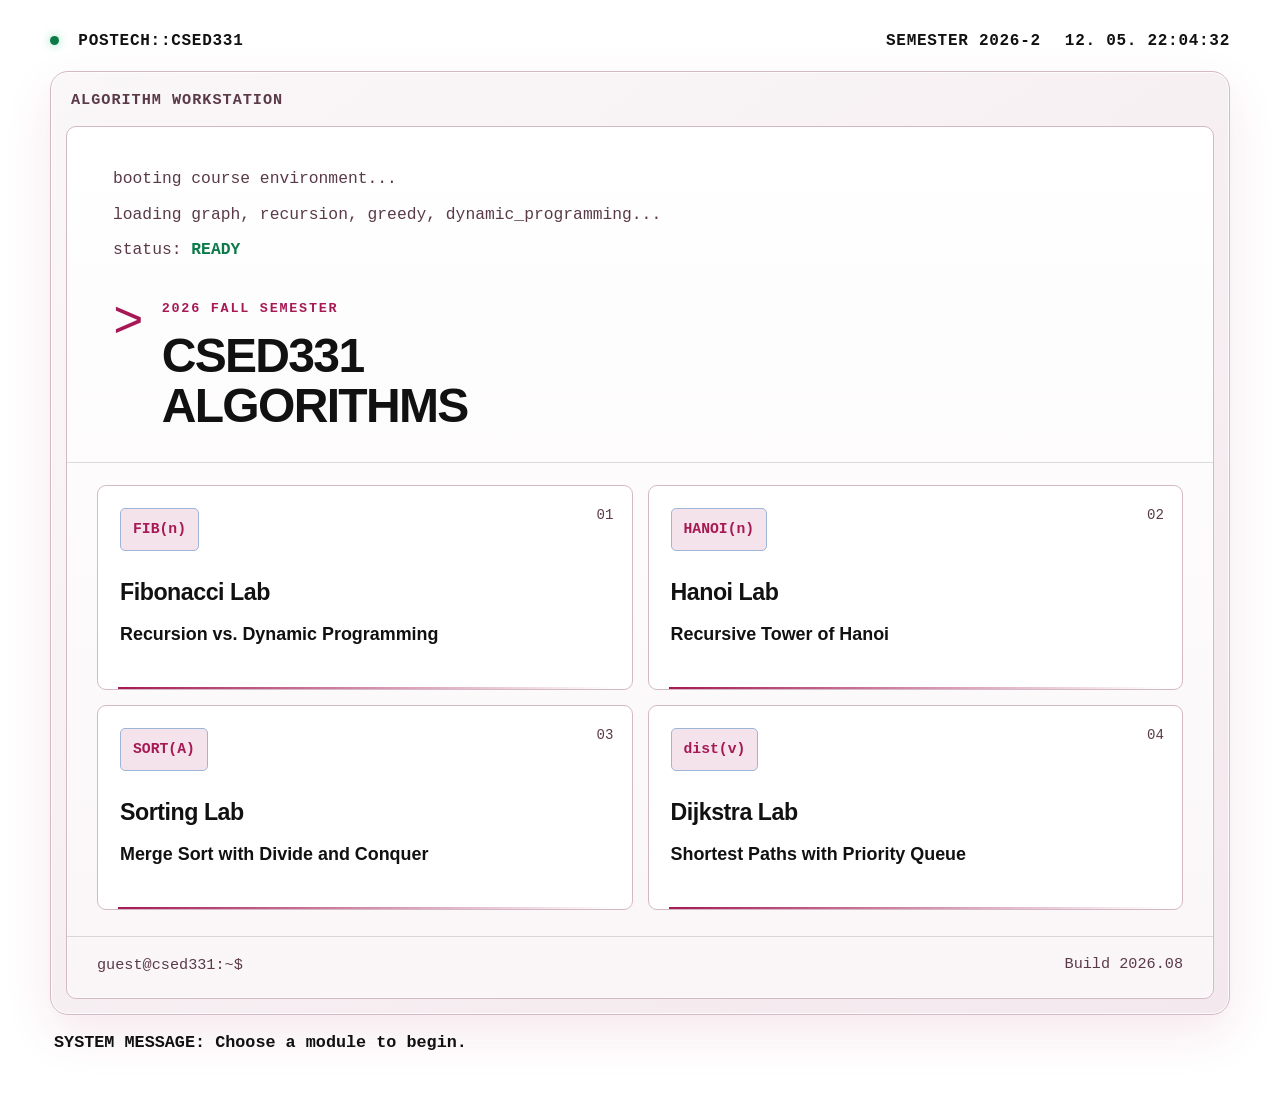
==== commit a5b08b8c: "Create Hanoi Lab & Unify design" ====
--- a/index.html
+++ b/index.html
@@ -51,26 +51,26 @@
             <span class="card-desc">Recursion vs. Dynamic Programming</span>
           </a>
 
+          <a class="menu-card active-card" href="hanoi.html">
+            <span class="card-index">02</span>
+            <span class="card-icon">HANOI(n)</span>
+            <span class="card-title">Hanoi Lab</span>
+            <span class="card-desc">Recursive Tower of Hanoi</span>
+          </a>
+
           <a class="menu-card active-card" href="sorting.html">
-            <span class="card-index">02</span>
+            <span class="card-index">03</span>
             <span class="card-icon">SORT(A)</span>
             <span class="card-title">Sorting Lab</span>
             <span class="card-desc">Merge Sort with Divide and Conquer</span>
           </a>
 
           <a class="menu-card active-card" href="graph.html">
-            <span class="card-index">03</span>
+            <span class="card-index">04</span>
             <span class="card-icon">dist(v)</span>
             <span class="card-title">Dijkstra Lab</span>
             <span class="card-desc">Shortest Paths with Priority Queue</span>
           </a>
-
-          <div class="menu-card disabled-card" aria-disabled="true">
-            <span class="card-index">04</span>
-            <span class="card-icon">O(n)</span>
-            <span class="card-title">Complexity Notes</span>
-            <span class="card-desc">Asymptotic analysis and proofs</span>
-          </div>
         </nav>
 
         <div id="terminal-output" class="terminal-output"></div>
--- a/styles.css
+++ b/styles.css
@@ -1,18 +1,21 @@
 :root {
-  --bg: #0b1020;
-  --bg-deep: #070b14;
-  --panel: #111827;
-  --line: #34425c;
-  --line-soft: rgba(148, 163, 184, 0.22);
-  --text: #f8fafc;
-  --text-soft: #dbe4f0;
-  --muted: #a9b6c8;
-  --accent: #59a8ff;
-  --accent-soft: rgba(89, 168, 255, 0.14);
-  --highlight: #f5b84b;
-  --success: #63d6a0;
-  --danger: #ff7b86;
-  --shadow: 0 24px 70px rgba(0, 0, 0, 0.4);
+  --bg: #ffffff;
+  --bg-deep: #f8f3f5;
+  --panel: #ffffff;
+  --line: #d4b8c4;
+  --line-soft: rgba(18, 24, 32, 0.14);
+  --text: #111111;
+  --text-soft: #1a2330;
+  --muted: #5a3a48;
+  --accent: #a61955;
+  --accent-soft: rgba(166, 25, 85, 0.12);
+  --postech: #a61955;
+  --postech-gold: #f6a700;
+  --postech-gray: #7a7772;
+  --highlight: #a61955;
+  --success: #0b7a48;
+  --danger: #b42318;
+  --shadow: 0 18px 48px rgba(166, 25, 85, 0.1);
   --radius-lg: 18px;
   --radius-md: 10px;
   --mono: "JetBrains Mono", "Cascadia Code", Consolas, "Courier New", monospace;
@@ -30,13 +33,12 @@
   margin: 0;
   min-height: 100vh;
   color: var(--text);
-  background:
-    radial-gradient(circle at 12% 0%, rgba(55, 111, 180, 0.22), transparent 30rem),
-    radial-gradient(circle at 90% 30%, rgba(245, 184, 75, 0.07), transparent 28rem),
-    linear-gradient(150deg, var(--bg-deep), var(--bg) 54%, #0e1527);
+  background: #ffffff;
   font-family: Inter, Pretendard, "Noto Sans KR", "Segoe UI", Arial, sans-serif;
-  font-size: 16px;
-  line-height: 1.6;
+  font-size: 18px;
+  line-height: 1.7;
+  -webkit-font-smoothing: antialiased;
+  text-rendering: optimizeLegibility;
 }
 
 button,
@@ -76,18 +78,7 @@
 }
 
 .scanlines {
-  position: fixed;
-  inset: 0;
-  pointer-events: none;
-  z-index: 50;
-  opacity: 0.22;
-  background: repeating-linear-gradient(
-    to bottom,
-    rgba(255, 255, 255, 0.02) 0,
-    rgba(255, 255, 255, 0.02) 1px,
-    transparent 1px,
-    transparent 5px
-  );
+  display: none;
 }
 
 /* Home */
@@ -102,8 +93,9 @@
   align-items: center;
   justify-content: space-between;
   gap: 20px;
-  color: var(--muted);
-  font-size: 0.88rem;
+  color: var(--text);
+  font-size: 1rem;
+  font-weight: 700;
   letter-spacing: 0.045em;
 }
 
@@ -125,10 +117,10 @@
 .monitor {
   margin-top: 16px;
   padding: 15px;
-  border: 1px solid #3a465d;
+  border: 1px solid var(--line);
   border-radius: var(--radius-lg);
-  background: linear-gradient(145deg, #242d3d, #121826);
-  box-shadow: var(--shadow), inset 0 0 0 1px rgba(255, 255, 255, 0.035);
+  background: linear-gradient(145deg, #faf7f8, #f3e8ed);
+  box-shadow: var(--shadow), inset 0 0 0 1px rgba(255, 255, 255, 0.8);
 }
 
 .monitor-top,
@@ -138,20 +130,22 @@
   gap: 18px;
   padding: 1px 5px 12px;
   color: var(--muted);
-  font-size: 0.82rem;
+  font-size: 0.95rem;
   letter-spacing: 0.065em;
+}
+
+.monitor-top {
+  font-weight: 700;
 }
 
 .screen {
   overflow: hidden;
-  border: 1px solid #40506d;
+  border: 1px solid var(--line);
   border-radius: var(--radius-md);
   background:
-    linear-gradient(rgba(13, 20, 34, 0.97), rgba(10, 16, 28, 0.98)),
-    radial-gradient(circle at 45% 0%, rgba(70, 133, 210, 0.16), transparent 60%);
-  box-shadow:
-    inset 0 0 55px rgba(89, 168, 255, 0.025),
-    inset 0 0 14px rgba(0, 0, 0, 0.55);
+    linear-gradient(#ffffff, #faf6f8),
+    radial-gradient(circle at 45% 0%, rgba(166, 25, 85, 0.06), transparent 60%);
+  box-shadow: inset 0 0 0 1px rgba(255, 255, 255, 0.7);
 }
 
 .hero-terminal {
@@ -163,7 +157,7 @@
 .boot-line {
   margin: 0 0 8px;
   color: var(--muted);
-  font-size: 0.88rem;
+  font-size: 1.02rem;
   opacity: 0;
   animation: line-in 0.5s forwards;
 }
@@ -231,9 +225,16 @@
   justify-content: space-between;
   gap: 18px;
   padding: 11px 0;
+  color: var(--text);
+  font-size: 1.05rem;
+  font-weight: 850;
+  letter-spacing: 0.04em;
+}
+
+.section-label > span:last-child:not(:only-child) {
   color: var(--muted);
-  font-size: 0.82rem;
-  letter-spacing: 0.055em;
+  font-size: 0.95rem;
+  font-weight: 700;
 }
 
 .menu-grid {
@@ -249,7 +250,7 @@
   padding: 22px;
   border: 1px solid var(--line);
   border-radius: 9px;
-  background: linear-gradient(145deg, rgba(28, 39, 61, 0.92), rgba(16, 23, 38, 0.98));
+  background: #ffffff;
   text-decoration: none;
   transition: transform 0.18s ease, border-color 0.18s ease, background 0.18s ease, box-shadow 0.18s ease;
 }
@@ -258,9 +259,9 @@
 .active-card:focus-visible {
   transform: translateY(-3px);
   border-color: var(--accent);
-  background: linear-gradient(145deg, rgba(35, 57, 88, 0.98), rgba(18, 29, 49, 1));
+  background: #f4f8ff;
   outline: none;
-  box-shadow: 0 14px 30px rgba(0, 0, 0, 0.26);
+  box-shadow: 0 14px 30px rgba(90, 40, 58, 0.12);
 }
 
 .active-card::after {
@@ -275,8 +276,8 @@
   position: absolute;
   top: 18px;
   right: 18px;
-  color: #8190a6;
-  font-size: 0.82rem;
+  color: var(--muted);
+  font-size: 0.88rem;
 }
 
 .card-icon {
@@ -286,8 +287,8 @@
   min-width: 68px;
   height: 43px;
   padding: 0 12px;
-  color: #a9d4ff;
-  border: 1px solid #4e6686;
+  color: var(--accent);
+  border: 1px solid #9db6d8;
   border-radius: 5px;
   background: var(--accent-soft);
   font-size: 0.92rem;
@@ -301,15 +302,18 @@
 
 .card-title {
   margin-top: 22px;
-  font-size: 1.14rem;
-  font-weight: 750;
+  color: var(--text);
+  font-size: 1.45rem;
+  font-weight: 850;
+  letter-spacing: -0.02em;
 }
 
 .card-desc {
   margin-top: 9px;
   max-width: 90%;
-  color: var(--muted);
-  font-size: 0.94rem;
+  color: var(--text);
+  font-size: 1.12rem;
+  font-weight: 550;
   line-height: 1.55;
 }
 
@@ -323,14 +327,14 @@
   padding: 15px 30px 18px;
   color: var(--muted);
   border-top: 1px solid var(--line-soft);
-  font-size: 0.82rem;
+  font-size: 0.95rem;
 }
 
 .terminal-output {
   font-family: var(--mono);
-  font-size: 14px;
-  line-height: 1.5;
-  color: #9cff9c;
+  font-size: 16px;
+  line-height: 1.55;
+  color: #0f7a3d;
   max-height: 220px;
   overflow-y: auto;
   margin-top: 18px;
@@ -370,17 +374,18 @@
 }
 
 .command-line {
-  color: #ffffff;
+  color: var(--text);
 }
 
 .error-line {
-  color: #ff7b7b;
+  color: var(--danger);
 }
 
 .keyboard-hint {
   margin: 14px 4px 0;
-  color: #8794a6;
-  font-size: 0.8rem;
+  color: var(--text);
+  font-size: 1.05rem;
+  font-weight: 650;
 }
 
 /* Labs */
@@ -435,7 +440,7 @@
   max-width: 760px;
   margin: 16px 0 0;
   color: var(--text-soft);
-  font-size: 1rem;
+  font-size: 1.15rem;
   line-height: 1.75;
 }
 
@@ -451,14 +456,14 @@
 
 .control-console {
   padding: 21px;
-  background: rgba(20, 29, 46, 0.88);
+  background: #ffffff;
 }
 
 .control-console label {
   display: block;
   margin-bottom: 9px;
   color: var(--highlight);
-  font-size: 0.84rem;
+  font-size: 0.9rem;
   font-weight: 700;
   letter-spacing: 0.075em;
 }
@@ -473,34 +478,34 @@
   width: 100%;
   padding: 12px;
   color: var(--text);
-  border: 1px solid #536887;
+  border: 1px solid var(--line);
   border-radius: 6px;
-  background: #0c1321;
-  font-size: 1rem;
+  background: #ffffff;
+  font-size: 1.05rem;
 }
 
 .input-row input:focus {
   border-color: var(--accent);
-  outline: 2px solid rgba(89, 168, 255, 0.16);
+  outline: 2px solid rgba(166, 25, 85, 0.16);
 }
 
 .input-row button {
   cursor: pointer;
-  color: #07101d;
+  color: #ffffff;
   border: 0;
   border-radius: 6px;
-  background: linear-gradient(135deg, #7fc0ff, #4b9df1);
+  background: linear-gradient(135deg, #c23a6f, #a61955);
   font-weight: 800;
 }
 
 .input-row button:hover {
-  filter: brightness(1.08);
+  filter: brightness(1.06);
 }
 
 .control-note {
   margin: 11px 0 0;
-  color: var(--muted);
-  font-size: 0.83rem;
+  color: var(--text-soft);
+  font-size: 1rem;
 }
 
 .action-row {
@@ -508,6 +513,11 @@
   flex-wrap: wrap;
   gap: 10px;
   margin-top: 20px;
+}
+
+.playback-row {
+  margin-top: 0;
+  margin-bottom: 8px;
 }
 
 .primary-button,
@@ -524,27 +534,28 @@
 .primary-button,
 .accent-button {
   border: 0;
-  color: #07101d;
+  color: #ffffff;
 }
 
 .primary-button {
-  background: linear-gradient(135deg, #8fc5ff, #59a8ff);
+  background: linear-gradient(135deg, #c23a6f, #a61955);
 }
 
 .accent-button {
-  background: var(--highlight);
+  color: #121820;
+  background: var(--postech-gold);
 }
 
 .secondary-button {
   color: var(--text);
   border: 1px solid var(--line);
-  background: rgba(255, 255, 255, 0.04);
+  background: #ffffff;
 }
 
 .primary-button:hover:not(:disabled),
 .accent-button:hover:not(:disabled),
 .secondary-button:hover:not(:disabled) {
-  filter: brightness(1.08);
+  filter: brightness(1.05);
 }
 
 .primary-button:disabled,
@@ -552,21 +563,21 @@
 .accent-button:disabled,
 .tool-button:disabled {
   cursor: not-allowed;
-  opacity: 0.35;
+  opacity: 0.4;
 }
 
 .input-message {
   min-height: 22px;
   margin: 10px 0 0;
   color: var(--danger);
-  font-size: 0.86rem;
+  font-size: 0.95rem;
 }
 
 .summary-strip {
   display: grid;
   grid-template-columns: repeat(5, minmax(0, 1fr));
   margin-top: 30px;
-  background: rgba(16, 24, 39, 0.9);
+  background: #ffffff;
   overflow: hidden;
 }
 
@@ -587,7 +598,7 @@
 
 .summary-strip span {
   color: var(--muted);
-  font-size: 0.77rem;
+  font-size: 0.92rem;
   font-weight: 700;
   letter-spacing: 0.065em;
 }
@@ -601,7 +612,7 @@
 .algorithm-window {
   overflow: hidden;
   margin-top: 24px;
-  background: rgba(13, 20, 33, 0.92);
+  background: #ffffff;
 }
 
 #sort-visualization {
@@ -610,13 +621,17 @@
 
 .window-titlebar {
   padding: 12px 14px;
+  color: var(--text);
   border-bottom: 1px solid var(--line-soft);
-  background: rgba(255, 255, 255, 0.025);
+  background: #f8f3f5;
+  font-size: 1.08rem;
+  font-weight: 850;
+  letter-spacing: 0.04em;
 }
 
 .window-titlebar span:last-child {
   color: var(--highlight);
-  font-weight: 700;
+  font-weight: 850;
 }
 
 .window-body {
@@ -625,17 +640,17 @@
 
 .code-block {
   overflow-x: auto;
-  color: #dbe9f8;
+  color: var(--text);
   border-left: 3px solid var(--accent);
   border-radius: 0 6px 6px 0;
-  background: #080e19;
+  background: #f7f1f4;
 }
 
 .code-block pre {
   margin: 0;
   padding: 16px;
-  font-size: 0.91rem;
-  line-height: 1.58;
+  font-size: 1.02rem;
+  line-height: 1.62;
 }
 
 .code-function-title {
@@ -671,21 +686,21 @@
 .dp-container {
   padding: 18px;
   background:
-    linear-gradient(rgba(121, 148, 183, 0.04) 1px, transparent 1px),
-    linear-gradient(90deg, rgba(121, 148, 183, 0.04) 1px, transparent 1px),
-    #0c1422;
+    linear-gradient(rgba(166, 25, 85, 0.06) 1px, transparent 1px),
+    linear-gradient(90deg, rgba(166, 25, 85, 0.06) 1px, transparent 1px),
+    #faf6f8;
   background-size: 22px 22px;
 }
 
 .complexity-panel {
   margin-top: 18px;
   padding: 28px;
-  background: linear-gradient(135deg, rgba(38, 54, 82, 0.82), rgba(15, 23, 38, 0.95));
+  background: linear-gradient(135deg, #fdf8fa, #f5e9ee);
 }
 
 .complexity-tag {
   color: var(--highlight);
-  font-size: 0.8rem;
+  font-size: 0.92rem;
   font-weight: 700;
   letter-spacing: 0.085em;
 }
@@ -716,7 +731,7 @@
   padding: 24px;
   border: 1px solid var(--line);
   border-radius: 10px;
-  background: rgba(14, 22, 37, 0.85);
+  background: #ffffff;
 }
 
 .call-type,
@@ -729,8 +744,8 @@
 }
 
 .call-type {
-  color: var(--muted);
-  font-size: 0.82rem;
+  color: var(--text-soft);
+  font-size: 0.9rem;
   font-weight: 700;
   letter-spacing: 0.08em;
 }
@@ -743,19 +758,19 @@
 
 .fib1-card .call-number,
 .fib1-card .call-complexity strong {
-  color: #ff9a9a;
+  color: var(--postech-gold);
 }
 
 .fib2-card .call-number,
 .fib2-card .call-complexity strong {
-  color: #8fc5ff;
+  color: var(--postech);
 }
 
 .observation-description {
   max-width: 310px;
   margin: 18px auto 0;
   color: var(--text-soft);
-  font-size: 0.92rem;
+  font-size: 1.02rem;
   line-height: 1.6;
   text-align: center;
 }
@@ -763,13 +778,13 @@
 .call-unit {
   margin-top: 8px;
   color: var(--text-soft);
-  font-size: 0.95rem;
+  font-size: 1.02rem;
 }
 
 .call-complexity {
   margin-top: 20px;
-  color: var(--muted);
-  font-size: 0.88rem;
+  color: var(--text-soft);
+  font-size: 1.02rem;
 }
 
 .comparison-vs {
@@ -784,7 +799,7 @@
 .analysis-box {
   margin-top: 20px;
   padding: 22px 24px;
-  background: rgba(20, 29, 46, 0.78);
+  background: #ffffff;
 }
 
 .lab-shell > .analysis-box {
@@ -793,7 +808,7 @@
 
 .analysis-title {
   color: var(--muted);
-  font-size: 0.8rem;
+  font-size: 0.95rem;
   font-weight: 700;
   letter-spacing: 0.08em;
 }
@@ -801,14 +816,14 @@
 .analysis-equation {
   margin-top: 15px;
   color: var(--text);
-  font-size: 1.15rem;
+  font-size: 1.2rem;
   font-weight: 700;
 }
 
 .analysis-result {
   margin-top: 14px;
   color: var(--highlight);
-  font-size: 1.25rem;
+  font-size: 1.3rem;
   font-weight: 800;
 }
 
@@ -816,12 +831,12 @@
   min-height: 70px;
   margin-top: 20px;
   padding: 18px 20px;
-  color: var(--text-soft);
+  color: var(--text);
   border: 1px solid var(--line);
   border-radius: 7px;
-  background: rgba(10, 16, 28, 0.92);
-  font-family: var(--mono);
-  font-size: 1rem;
+  background: #f8f3f5;
+  font-family: var(--mono);
+  font-size: 1.1rem;
   text-align: center;
 }
 
@@ -837,17 +852,17 @@
 
 .formula-arrow {
   margin: 0 9px;
-  color: var(--muted);
+  color: var(--text-soft);
 }
 
 .base-label {
   margin-left: 12px;
-  color: var(--muted);
-  font-size: 0.8rem;
+  color: var(--text-soft);
+  font-size: 0.88rem;
 }
 
 .formula-placeholder {
-  color: var(--muted);
+  color: var(--text-soft);
 }
 
 .fib-run-row {
@@ -855,17 +870,19 @@
 }
 
 .run-fib1-button {
-  background: linear-gradient(135deg, #ffb0b0, #ff8f9a) !important;
+  color: #121820 !important;
+  background: linear-gradient(135deg, #ffc433, #f6a700) !important;
 }
 
 .run-fib2-button {
-  background: linear-gradient(135deg, #acd8ff, #78b9f8) !important;
+  color: #ffffff !important;
+  background: linear-gradient(135deg, #c23a6f, #a61955) !important;
 }
 
 .sort-input-panel {
   margin-top: 30px;
   padding: 22px;
-  background: rgba(16, 24, 39, 0.9);
+  background: #ffffff;
 }
 
 .sort-array-inputs {
@@ -885,7 +902,7 @@
   margin-bottom: 5px;
   color: var(--muted);
   font-family: var(--mono);
-  font-size: 0.72rem;
+  font-size: 0.88rem;
 }
 
 .sort-array-value {
@@ -893,18 +910,18 @@
   height: 58px;
   padding: 5px;
   color: var(--text);
-  border: 1px solid #536887;
+  border: 1px solid var(--line);
   border-radius: 6px;
-  background: #0c1422;
-  font-family: var(--mono);
-  font-size: 1.15rem;
+  background: #ffffff;
+  font-family: var(--mono);
+  font-size: 1.2rem;
   font-weight: 800;
   text-align: center;
 }
 
 .sort-array-value:focus {
   border-color: var(--accent);
-  outline: 2px solid rgba(89, 168, 255, 0.18);
+  outline: 2px solid rgba(166, 25, 85, 0.16);
 }
 
 .visualization-placeholder {
@@ -914,16 +931,16 @@
   min-height: 220px;
   color: var(--muted);
   font-family: var(--mono);
-  font-size: 0.88rem;
+  font-size: 1.02rem;
   text-align: center;
 }
 
 .tool-button {
   padding: 9px 15px;
-  color: var(--text-soft);
+  color: var(--text);
   border: 1px solid var(--line);
-  background: rgba(255, 255, 255, 0.035);
-  font-size: 0.78rem;
+  background: #ffffff;
+  font-size: 0.9rem;
 }
 
 .tool-button:hover:not(:disabled) {
@@ -931,7 +948,7 @@
 }
 
 .tool-button.is-active {
-  color: #07101d;
+  color: #ffffff;
   border-color: var(--accent);
   background: var(--accent);
 }
@@ -941,6 +958,46 @@
   flex-wrap: wrap;
   gap: 8px;
   margin-bottom: 12px;
+}
+
+.weight-mode-row {
+  display: flex;
+  flex-wrap: wrap;
+  align-items: center;
+  gap: 8px;
+  margin-bottom: 12px;
+}
+
+.weight-mode-label {
+  margin-right: 4px;
+  color: var(--highlight);
+  font-family: var(--mono);
+  font-size: 0.88rem;
+  font-weight: 800;
+  letter-spacing: 0.06em;
+}
+
+.weight-mode-hint {
+  margin-left: 4px;
+  color: var(--text-soft);
+  font-family: var(--mono);
+  font-size: 0.92rem;
+  font-weight: 700;
+  letter-spacing: 0.04em;
+}
+
+.graph-run-controls {
+  display: flex;
+  flex-wrap: wrap;
+  align-items: center;
+  gap: 8px;
+  margin-left: auto;
+}
+
+.graph-run-controls .primary-button,
+.graph-run-controls .secondary-button {
+  padding: 9px 16px;
+  font-size: 0.84rem;
 }
 
 .graph-clear-button {
@@ -953,20 +1010,67 @@
   margin: 7px 0 12px;
   color: var(--text-soft);
   font-family: var(--mono);
-  font-size: 0.8rem;
+  font-size: 1rem;
 }
 
 .graph-canvas-wrapper {
+  position: relative;
   overflow: hidden;
-  background: #0b1322;
+  background: #faf6f8;
+  min-height: 0;
+}
+
+.weight-inline-input {
+  position: absolute;
+  z-index: 5;
+  margin: 0;
+  padding: 0 4px;
+  color: var(--text);
+  border: 1px solid var(--accent);
+  border-radius: 5px;
+  background: #ffffff;
+  font-family: var(--mono);
+  font-size: 15px;
+  font-weight: 800;
+  text-align: center;
+  box-shadow: 0 0 0 2px rgba(166, 25, 85, 0.16);
+}
+
+.weight-inline-input:focus {
+  outline: none;
+}
+
+.graph-workspace {
+  display: grid;
+  grid-template-columns: minmax(0, 1.55fr) minmax(260px, 0.95fr);
+  gap: 16px;
+  align-items: stretch;
+}
+
+.graph-workspace .priority-queue-panel {
+  display: flex;
+  flex-direction: column;
+  min-height: 0;
+}
+
+.graph-workspace .priority-queue-panel > .section-label {
+  margin-top: 0;
+  padding-top: 0;
+}
+
+.graph-workspace .priority-queue {
+  flex: 1;
+  min-height: 320px;
 }
 
 .graph-canvas {
   display: block;
   width: 100%;
+  height: 100%;
+  min-height: 360px;
   aspect-ratio: 5 / 3;
   cursor: crosshair;
-  background: radial-gradient(circle, rgba(148, 163, 184, 0.11) 1px, transparent 1.3px);
+  background: radial-gradient(circle, rgba(166, 25, 85, 0.16) 1px, transparent 1.3px);
   background-size: 22px 22px;
   touch-action: none;
   user-select: none;
@@ -974,22 +1078,22 @@
 
 .dijkstra-execution-grid {
   display: grid;
-  grid-template-columns: minmax(220px, 0.8fr) minmax(320px, 1.4fr);
+  grid-template-columns: minmax(280px, 1fr) minmax(280px, 1fr);
   gap: 22px;
 }
 
 .priority-queue,
 .dijkstra-operation-box,
 .dijkstra-log {
-  background: #0c1422;
+  background: #ffffff;
 }
 
 .priority-queue {
   display: flex;
   flex-direction: column;
-  gap: 7px;
-  min-height: 240px;
+  min-height: 280px;
   padding: 14px;
+  overflow: auto;
 }
 
 .pq-placeholder {
@@ -999,61 +1103,71 @@
   flex: 1;
   color: var(--muted);
   font-family: var(--mono);
-  font-size: 0.78rem;
+  font-size: 1rem;
   text-align: center;
 }
 
-.pq-entry {
-  position: relative;
-  display: grid;
-  grid-template-columns: 1fr auto;
-  align-items: center;
-  gap: 10px;
+.pq-heap-scroll {
+  display: flex;
+  justify-content: center;
   width: 100%;
-  padding: 10px 12px;
-  color: var(--text);
-  border: 1px solid #45536d;
-  border-radius: 6px;
-  background: #17243a;
-  font-family: var(--mono);
-  text-align: left;
-  transition: border-color 200ms ease, background 200ms ease, transform 200ms ease;
-}
-
-.pq-entry:not(:disabled) {
-  cursor: pointer;
-}
-
-.pq-entry:not(:disabled):hover {
-  border-color: var(--highlight);
-  transform: translateX(3px);
-}
-
-.pq-entry.is-min {
-  border-color: var(--highlight);
-  background: rgba(245, 184, 75, 0.08);
-}
-
-.pq-node-name {
-  font-size: 0.92rem;
+  overflow-x: auto;
+  padding: 8px 4px 12px;
+}
+
+.pq-heap-svg {
+  display: block;
+  max-width: 100%;
+  height: auto;
+  overflow: visible;
+}
+
+.pq-heap-edge {
+  stroke: #7a90ae;
+  stroke-width: 1.8;
+  stroke-linecap: round;
+}
+
+.pq-heap-rect {
+  fill: #ffffff;
+  stroke: #6f87a8;
+  stroke-width: 1.8;
+}
+
+.pq-heap-node.is-min .pq-heap-rect {
+  fill: rgba(246, 167, 0, 0.12);
+  stroke: var(--highlight);
+  stroke-width: 2.4;
+}
+
+.pq-heap-label,
+.pq-heap-distance,
+.pq-heap-min-badge {
+  font-family: var(--mono);
+  pointer-events: none;
+}
+
+.pq-heap-label {
+  fill: var(--text);
+  font-size: 14px;
   font-weight: 900;
 }
 
-.pq-node-distance {
-  font-size: 0.9rem;
+.pq-heap-distance {
+  fill: var(--text-soft);
+  font-size: 13px;
   font-weight: 800;
 }
 
-.pq-min-badge {
-  position: absolute;
-  top: -7px;
-  right: 7px;
-  padding: 1px 5px;
-  color: #111308;
-  border-radius: 999px;
-  background: var(--highlight);
-  font-size: 0.56rem;
+.pq-heap-node.is-min .pq-heap-distance {
+  fill: var(--highlight);
+}
+
+.pq-heap-min-badge {
+  fill: var(--highlight);
+  font-size: 10px;
   font-weight: 900;
+  letter-spacing: 0.04em;
 }
 
 .dijkstra-operation-box {
@@ -1064,7 +1178,7 @@
 .current-operation-title {
   color: var(--highlight);
   font-family: var(--mono);
-  font-size: 0.9rem;
+  font-size: 1rem;
   font-weight: 900;
   letter-spacing: 0.04em;
 }
@@ -1073,48 +1187,18 @@
   margin-top: 12px;
   color: var(--text);
   font-family: var(--mono);
-  font-size: 0.9rem;
+  font-size: 1.05rem;
   line-height: 1.7;
   white-space: pre-line;
-}
-
-.relax-decision-controls {
-  display: flex;
-  gap: 10px;
-  margin-top: 18px;
-}
-
-.relax-decision-controls.is-hidden {
-  display: none;
-}
-
-#relax-update-button {
-  min-width: 110px;
-}
-
-.dijkstra-feedback {
-  min-height: 22px;
-  margin-top: 13px;
-  font-family: var(--mono);
-  font-size: 0.8rem;
-  font-weight: 800;
-}
-
-.dijkstra-feedback.is-correct {
-  color: var(--success);
-}
-
-.dijkstra-feedback.is-wrong {
-  color: var(--danger);
 }
 
 .dijkstra-log {
   max-height: 220px;
   overflow-y: auto;
   padding: 12px;
-  background: #0a111d;
-  font-family: var(--mono);
-  font-size: 0.76rem;
+  background: #faf6f8;
+  font-family: var(--mono);
+  font-size: 0.98rem;
   line-height: 1.65;
 }
 
@@ -1124,8 +1208,268 @@
 
 .dijkstra-log-line {
   padding: 3px 0;
+  color: var(--text);
+  border-bottom: 1px solid rgba(90, 40, 58, 0.1);
+}
+
+/* Hanoi Lab */
+.input-row.hanoi-run-row {
+  display: flex;
+  flex-wrap: wrap;
+  align-items: stretch;
+  gap: 10px;
+}
+
+.input-row.hanoi-run-row input {
+  width: 92px;
+  flex: 0 0 92px;
+}
+
+.input-row.hanoi-run-row button {
+  flex: 0 0 auto;
+  min-width: 120px;
+}
+
+.hanoi-execution-grid {
+  display: grid;
+  grid-template-columns: minmax(0, 1.45fr) minmax(240px, 0.9fr);
+  gap: 18px;
+  align-items: stretch;
+}
+
+.hanoi-board {
+  position: relative;
+  overflow: hidden;
+  min-height: 440px;
+  padding: 14px 18px 24px;
+  border: 1px solid var(--line-soft);
+  border-radius: 7px;
+  background:
+    linear-gradient(rgba(166, 25, 85, 0.05) 1px, transparent 1px),
+    linear-gradient(90deg, rgba(166, 25, 85, 0.05) 1px, transparent 1px),
+    #faf6f8;
+  background-size: 22px 22px;
+  display: grid;
+  grid-template-columns: repeat(3, minmax(0, 1fr));
+  gap: 12px;
+  align-items: end;
+}
+
+.hanoi-base {
+  position: absolute;
+  left: 18px;
+  right: 18px;
+  bottom: 18px;
+  height: 14px;
+  border-radius: 7px;
+  background: linear-gradient(180deg, #8b7355, #6b5344);
+  box-shadow: 0 4px 10px rgba(90, 40, 58, 0.12);
+  z-index: 1;
+}
+
+.hanoi-peg-column {
+  position: relative;
+  display: flex;
+  flex-direction: column;
+  align-items: center;
+  justify-content: flex-end;
+  min-height: 360px;
+  padding-top: 44px;
+  padding-bottom: 36px;
+}
+
+.hanoi-rod {
+  position: absolute;
+  bottom: 32px;
+  width: 14px;
+  height: 270px;
+  border-radius: 8px 8px 2px 2px;
+  background: linear-gradient(90deg, #a08968, #7a6548 45%, #b59a74);
+  z-index: 0;
+}
+
+.hanoi-stack {
+  position: relative;
+  z-index: 2;
+  display: flex;
+  flex-direction: column-reverse;
+  align-items: center;
+  justify-content: flex-start;
+  width: 100%;
+  gap: 4px;
+  min-height: 40px;
+}
+
+.hanoi-peg-label {
+  position: absolute;
+  top: 6px;
+  left: 50%;
+  transform: translateX(-50%);
+  z-index: 3;
+  color: var(--text);
+  font-family: var(--mono);
+  font-size: 1.55rem;
+  font-weight: 900;
+  letter-spacing: 0.08em;
+  line-height: 1;
+  text-shadow: 0 0 8px #faf6f8, 0 0 2px #faf6f8;
+  pointer-events: none;
+}
+
+.analysis-cases {
+  display: flex;
+  align-items: center;
+  gap: 8px;
+  line-height: 1.35;
+}
+
+.analysis-cases .cases-lhs {
+  flex: 0 0 auto;
+  align-self: center;
+}
+
+.analysis-cases .cases-brace {
+  flex: 0 0 auto;
+  align-self: center;
+  color: var(--text);
+  font-family: "Times New Roman", "Noto Serif", Georgia, serif;
+  font-size: 3.4rem;
+  font-weight: 400;
+  line-height: 0.85;
+  transform: translateY(-2px);
+}
+
+.analysis-cases .cases-lines {
+  display: grid;
+  gap: 10px;
+  padding: 4px 0;
+}
+
+.analysis-cases .cases-lines > div {
+  display: grid;
+  grid-template-columns: 11.5rem auto;
+  column-gap: 1.25rem;
+  align-items: baseline;
+}
+
+.analysis-cases .cases-expr {
+  white-space: nowrap;
+}
+
+.analysis-cases .cases-cond {
+  color: var(--muted);
+  font-weight: 650;
+  white-space: nowrap;
+}
+
+.hanoi-disk {
+  position: relative;
+  z-index: 2;
+  display: flex;
+  align-items: center;
+  justify-content: center;
+  height: 28px;
+  border-radius: 8px;
+  color: #ffffff;
+  font-family: var(--mono);
+  font-size: 0.92rem;
+  font-weight: 850;
+  box-shadow:
+    inset 0 1px 0 rgba(255, 255, 255, 0.28),
+    0 3px 8px rgba(90, 40, 58, 0.18);
+  user-select: none;
+}
+
+.hanoi-disk.is-flying {
+  position: absolute;
+  z-index: 20;
+  margin: 0;
+  box-shadow: 0 10px 24px rgba(90, 40, 58, 0.28);
+}
+
+.hanoi-side-panel {
+  display: flex;
+  flex-direction: column;
+  min-height: 0;
+}
+
+.hanoi-side-panel > .section-label:first-child {
+  margin-top: 0;
+  padding-top: 0;
+}
+
+.hanoi-operation-box {
+  min-height: 150px;
+}
+
+.hanoi-call-stack {
+  flex: 1;
+  min-height: 180px;
+  max-height: 260px;
+  overflow: auto;
+  padding: 10px;
+  border: 1px solid var(--line-soft);
+  border-radius: 7px;
+  background: #ffffff;
+  font-family: var(--mono);
+  font-size: 0.86rem;
+  line-height: 1.55;
+}
+
+.hanoi-call-empty {
+  color: var(--muted);
+  text-align: center;
+  padding: 18px 8px;
+}
+
+.hanoi-call-frame {
+  padding: 5px 8px;
+  margin-bottom: 4px;
   color: var(--text-soft);
-  border-bottom: 1px solid rgba(148, 163, 184, 0.08);
+  border-left: 3px solid var(--line);
+  background: #faf6f8;
+}
+
+.hanoi-call-frame.is-current {
+  color: var(--text);
+  border-left-color: var(--accent);
+  background: rgba(166, 25, 85, 0.08);
+  font-weight: 800;
+}
+
+.hanoi-move-bar {
+  display: grid;
+  grid-template-columns: repeat(2, minmax(0, 1fr));
+  gap: 12px;
+  margin-top: 18px;
+}
+
+.hanoi-move-stat {
+  padding: 16px 18px;
+  border: 1px solid var(--line);
+  border-radius: 9px;
+  background: #ffffff;
+}
+
+.hanoi-move-stat span {
+  display: block;
+  color: var(--muted);
+  font-family: var(--mono);
+  font-size: 0.88rem;
+  font-weight: 800;
+  letter-spacing: 0.05em;
+}
+
+.hanoi-move-stat strong {
+  display: block;
+  margin-top: 8px;
+  color: var(--highlight);
+  font-size: 1.6rem;
+  font-weight: 850;
+}
+
+.code-comment {
+  color: var(--muted);
 }
 
 @media (max-width: 1000px) {
@@ -1151,6 +1495,19 @@
     grid-template-columns: 1fr;
   }
 
+  .graph-workspace {
+    grid-template-columns: 1fr;
+  }
+
+  .hanoi-execution-grid {
+    grid-template-columns: 1fr;
+  }
+
+  .graph-run-controls {
+    margin-left: 0;
+    width: 100%;
+  }
+
   .graph-clear-button {
     margin-left: 0;
   }
@@ -1166,7 +1523,7 @@
 
 @media (max-width: 680px) {
   body {
-    font-size: 15px;
+    font-size: 16.5px;
   }
 
   .desktop-shell,
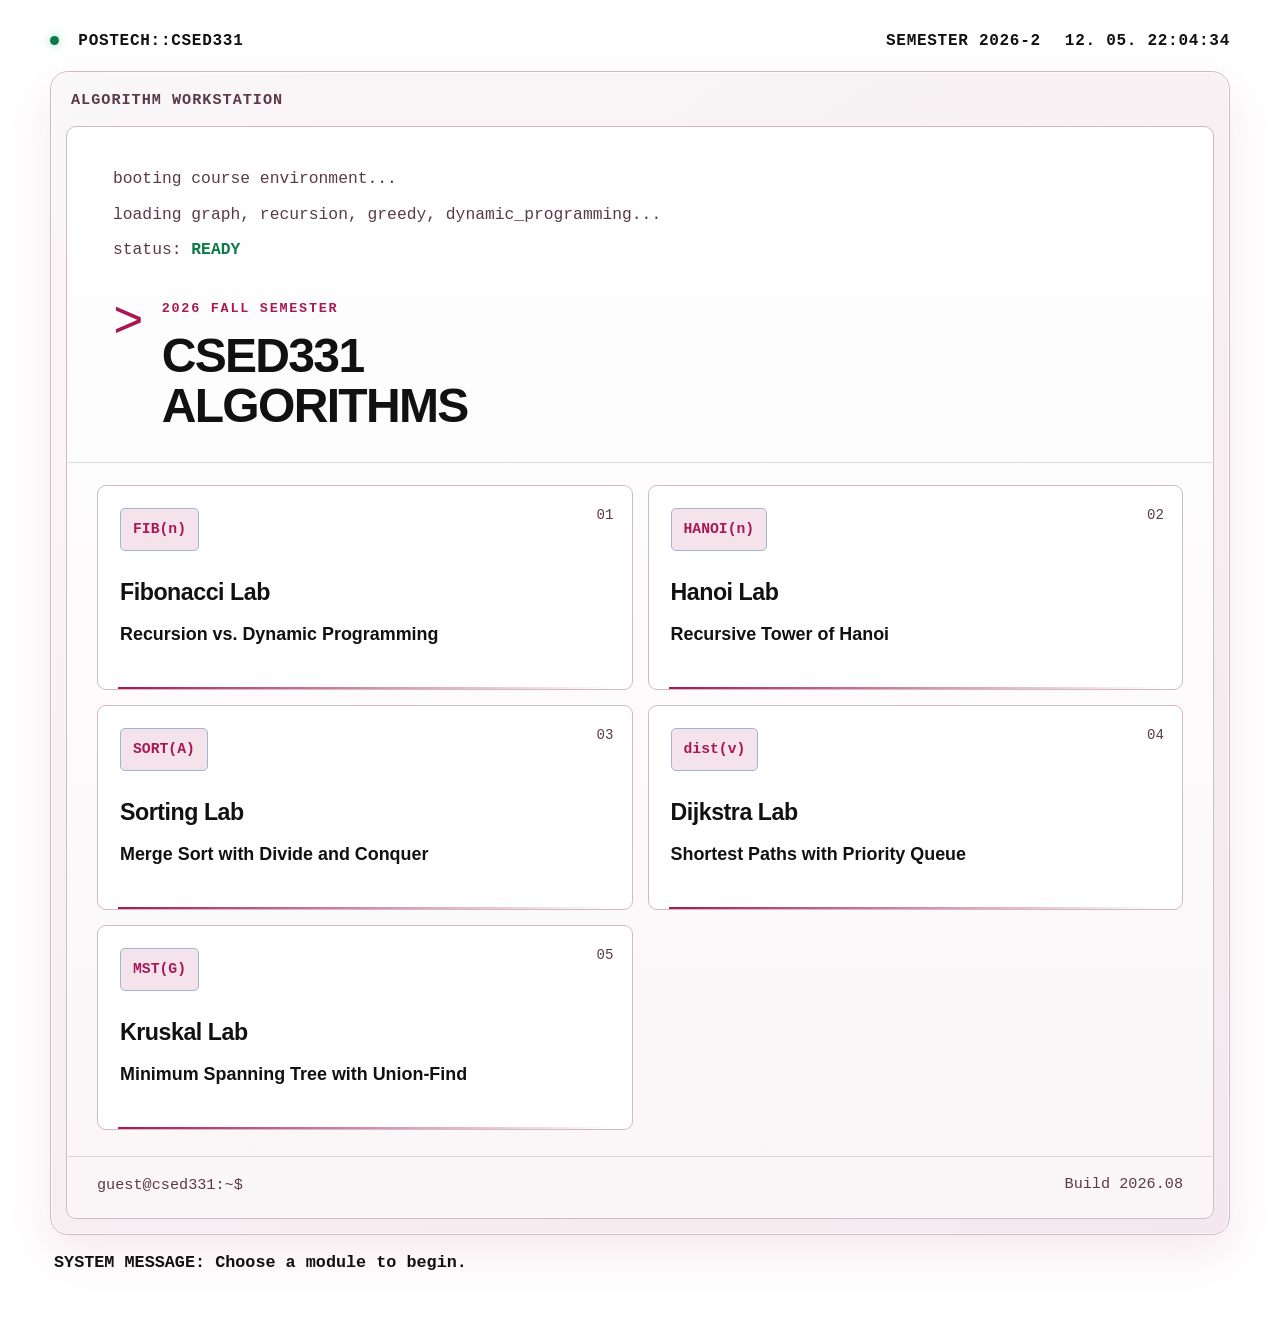
==== commit 78ff9261: "Create Kruskal Lab" ====
--- a/index.html
+++ b/index.html
@@ -71,6 +71,13 @@
             <span class="card-title">Dijkstra Lab</span>
             <span class="card-desc">Shortest Paths with Priority Queue</span>
           </a>
+
+          <a class="menu-card active-card" href="kruskal.html">
+            <span class="card-index">05</span>
+            <span class="card-icon">MST(G)</span>
+            <span class="card-title">Kruskal Lab</span>
+            <span class="card-desc">Minimum Spanning Tree with Union-Find</span>
+          </a>
         </nav>
 
         <div id="terminal-output" class="terminal-output"></div>
--- a/styles.css
+++ b/styles.css
@@ -887,34 +887,43 @@
 
 .sort-array-inputs {
   display: flex;
-  flex-wrap: wrap;
-  gap: 8px;
+  flex-wrap: nowrap;
+  align-items: flex-end;
+  gap: clamp(3px, calc((22 - var(--sort-n, 8)) * 0.45px), 8px);
   margin-top: 18px;
+  width: 100%;
+  overflow-x: hidden;
 }
 
 .sort-input-cell-wrapper {
   display: flex;
+  flex: 1 1 0;
   flex-direction: column;
   align-items: center;
+  min-width: 0;
+  max-width: 74px;
 }
 
 .sort-input-index {
-  margin-bottom: 5px;
+  margin-bottom: 4px;
   color: var(--muted);
   font-family: var(--mono);
-  font-size: 0.88rem;
+  font-size: clamp(0.62rem, calc(1.15rem - var(--sort-n, 8) * 0.025rem), 0.88rem);
+  letter-spacing: -0.02em;
+  white-space: nowrap;
 }
 
 .sort-array-value {
-  width: 74px;
-  height: 58px;
-  padding: 5px;
+  width: 100%;
+  min-width: 0;
+  height: clamp(36px, calc(70px - var(--sort-n, 8) * 1.4px), 58px);
+  padding: 3px;
   color: var(--text);
   border: 1px solid var(--line);
   border-radius: 6px;
   background: #ffffff;
   font-family: var(--mono);
-  font-size: 1.2rem;
+  font-size: clamp(0.72rem, calc(1.45rem - var(--sort-n, 8) * 0.035rem), 1.2rem);
   font-weight: 800;
   text-align: center;
 }
@@ -1234,13 +1243,22 @@
   display: grid;
   grid-template-columns: minmax(0, 1.45fr) minmax(240px, 0.9fr);
   gap: 18px;
-  align-items: stretch;
+  align-items: start;
+}
+
+.hanoi-stage-panel {
+  display: flex;
+  flex-direction: column;
+  min-height: 0;
 }
 
 .hanoi-board {
   position: relative;
   overflow: hidden;
-  min-height: 440px;
+  flex: 1 1 auto;
+  height: var(--hanoi-board-height, 440px);
+  min-height: var(--hanoi-board-height, 440px);
+  max-height: var(--hanoi-board-height, 440px);
   padding: 14px 18px 24px;
   border: 1px solid var(--line-soft);
   border-radius: 7px;
@@ -1273,7 +1291,8 @@
   flex-direction: column;
   align-items: center;
   justify-content: flex-end;
-  min-height: 360px;
+  min-height: var(--hanoi-column-height, 360px);
+  height: var(--hanoi-column-height, 360px);
   padding-top: 44px;
   padding-bottom: 36px;
 }
@@ -1282,7 +1301,7 @@
   position: absolute;
   bottom: 32px;
   width: 14px;
-  height: 270px;
+  height: var(--hanoi-rod-height, 270px);
   border-radius: 8px 8px 2px 2px;
   background: linear-gradient(90deg, #a08968, #7a6548 45%, #b59a74);
   z-index: 0;
@@ -1296,7 +1315,7 @@
   align-items: center;
   justify-content: flex-start;
   width: 100%;
-  gap: 4px;
+  gap: var(--hanoi-disk-gap, 4px);
   min-height: 40px;
 }
 
@@ -1368,11 +1387,11 @@
   display: flex;
   align-items: center;
   justify-content: center;
-  height: 28px;
+  height: var(--hanoi-disk-height, 28px);
   border-radius: 8px;
   color: #ffffff;
   font-family: var(--mono);
-  font-size: 0.92rem;
+  font-size: var(--hanoi-disk-font-size, 0.92rem);
   font-weight: 850;
   box-shadow:
     inset 0 1px 0 rgba(255, 255, 255, 0.28),
@@ -1391,6 +1410,7 @@
   display: flex;
   flex-direction: column;
   min-height: 0;
+  overflow: visible;
 }
 
 .hanoi-side-panel > .section-label:first-child {
@@ -1399,21 +1419,38 @@
 }
 
 .hanoi-operation-box {
+  flex: 0 0 auto;
+  height: 150px;
   min-height: 150px;
+  max-height: 150px;
+  overflow: auto;
 }
 
 .hanoi-call-stack {
-  flex: 1;
-  min-height: 180px;
-  max-height: 260px;
-  overflow: auto;
+  flex: 0 0 auto;
+  display: flex;
+  flex-direction: column;
+  justify-content: flex-end;
+  box-sizing: border-box;
+  height: 186px; /* default n = 5; JS overrides from n */
+  min-height: 186px;
+  max-height: 186px;
+  overflow-x: hidden;
+  overflow-y: auto;
   padding: 10px;
   border: 1px solid var(--line-soft);
   border-radius: 7px;
   background: #ffffff;
   font-family: var(--mono);
   font-size: 0.86rem;
-  line-height: 1.55;
+  line-height: 1.45;
+}
+
+.hanoi-call-frames {
+  flex: 0 0 auto;
+  display: flex;
+  flex-direction: column;
+  gap: 4px;
 }
 
 .hanoi-call-empty {
@@ -1423,11 +1460,17 @@
 }
 
 .hanoi-call-frame {
+  box-sizing: border-box;
+  flex: 0 0 auto;
+  height: 30px;
   padding: 5px 8px;
-  margin-bottom: 4px;
   color: var(--text-soft);
   border-left: 3px solid var(--line);
   background: #faf6f8;
+  white-space: nowrap;
+  overflow: hidden;
+  text-overflow: ellipsis;
+  line-height: 20px;
 }
 
 .hanoi-call-frame.is-current {
@@ -1442,6 +1485,7 @@
   grid-template-columns: repeat(2, minmax(0, 1fr));
   gap: 12px;
   margin-top: 18px;
+  flex: 0 0 auto;
 }
 
 .hanoi-move-stat {
@@ -1449,6 +1493,7 @@
   border: 1px solid var(--line);
   border-radius: 9px;
   background: #ffffff;
+  min-height: 96px;
 }
 
 .hanoi-move-stat span {
@@ -1466,6 +1511,9 @@
   color: var(--highlight);
   font-size: 1.6rem;
   font-weight: 850;
+  font-variant-numeric: tabular-nums;
+  line-height: 1.2;
+  min-height: 1.2em;
 }
 
 .code-comment {
@@ -1501,6 +1549,11 @@
 
   .hanoi-execution-grid {
     grid-template-columns: 1fr;
+  }
+
+  .hanoi-side-panel {
+    height: auto;
+    max-height: none;
   }
 
   .graph-run-controls {
@@ -1588,3 +1641,299 @@
     gap: 3px;
   }
 }
+
+/* =========================================================
+   Kruskal Lab
+   ========================================================= */
+
+.kruskal-graph-workspace {
+  margin-top: 12px;
+}
+
+.kruskal-canvas-wrapper {
+  border: 1px solid var(--line-soft);
+  border-radius: 7px;
+  overflow: hidden;
+}
+
+.graph-canvas.kruskal-canvas {
+  min-height: 260px;
+  max-height: 320px;
+  aspect-ratio: 1000 / 420;
+}
+
+.kruskal-uf-grid,
+.kruskal-execution-grid {
+  display: grid;
+  grid-template-columns: minmax(0, 1.1fr) minmax(0, 1fr);
+  gap: 18px;
+  align-items: stretch;
+}
+
+.kruskal-current-operation {
+  min-height: 110px;
+  max-height: 150px;
+  overflow: auto;
+  margin-top: 8px;
+}
+
+.uf-component-card.is-find-set {
+  border-color: #f6a700;
+  background: rgba(246, 167, 0, 0.22);
+  box-shadow: inset 0 0 0 1px rgba(246, 167, 0, 0.35);
+}
+
+.uf-component-card.is-union-set {
+  border-color: var(--accent);
+  background: rgba(166, 25, 85, 0.18);
+  box-shadow: inset 0 0 0 1px rgba(166, 25, 85, 0.28);
+}
+
+.uf-parent-array,
+.uf-forest {
+  min-height: 150px;
+  max-height: 240px;
+  overflow: auto;
+  padding: 10px;
+  border: 1px solid var(--line-soft);
+  border-radius: 7px;
+  background: #ffffff;
+}
+
+.uf-parent-array {
+  overflow-x: auto;
+  overflow-y: hidden;
+  padding: 8px;
+}
+
+.uf-empty {
+  color: var(--muted);
+  text-align: center;
+  padding: 22px 10px;
+  font-family: var(--mono);
+  font-size: 0.9rem;
+}
+
+.uf-parent-table {
+  display: flex;
+  width: max-content;
+  min-width: 100%;
+  border: 1px solid var(--line);
+  border-radius: 8px;
+  overflow: hidden;
+  background: #ffffff;
+}
+
+.uf-parent-col {
+  flex: 1 1 52px;
+  min-width: 52px;
+  display: flex;
+  flex-direction: column;
+  border-left: 1px solid var(--line-soft);
+}
+
+.uf-parent-col:first-child {
+  border-left: 0;
+}
+
+.uf-parent-col.is-label-col {
+  flex: 0 0 92px;
+  min-width: 92px;
+  background: #faf6f8;
+}
+
+.uf-parent-node,
+.uf-parent-value {
+  display: flex;
+  align-items: center;
+  justify-content: center;
+  min-height: 44px;
+  padding: 6px 8px;
+  font-family: var(--mono);
+  font-size: 1rem;
+  font-weight: 850;
+  text-align: center;
+}
+
+.uf-parent-node {
+  color: var(--muted);
+  border-bottom: 1px solid var(--line);
+  background: #f7f1f4;
+}
+
+.uf-parent-value {
+  color: var(--text);
+  background: #ffffff;
+}
+
+.uf-parent-node.is-label,
+.uf-parent-value.is-label {
+  justify-content: flex-start;
+  color: var(--muted);
+  font-size: 0.82rem;
+  font-weight: 800;
+  letter-spacing: 0.04em;
+}
+
+.uf-parent-col.is-root-col .uf-parent-node {
+  color: var(--accent);
+}
+
+.uf-parent-col.is-find-path .uf-parent-node,
+.uf-parent-col.is-find-path .uf-parent-value {
+  background: rgba(246, 167, 0, 0.12);
+}
+
+.uf-parent-col.is-union .uf-parent-value {
+  background: rgba(166, 25, 85, 0.08);
+}
+
+.uf-parent-value.is-changed {
+  color: #ffffff;
+  background: var(--accent);
+  box-shadow: inset 0 0 0 2px rgba(246, 167, 0, 0.85);
+  animation: uf-parent-flash 1.1s ease;
+}
+
+@keyframes uf-parent-flash {
+  0% {
+    transform: scale(1);
+    background: #f6a700;
+  }
+  35% {
+    transform: scale(1.08);
+    background: var(--accent);
+  }
+  100% {
+    transform: scale(1);
+    background: var(--accent);
+  }
+}
+
+.uf-forest-row {
+  display: flex;
+  flex-wrap: wrap;
+  gap: 12px;
+  align-items: flex-start;
+}
+
+.uf-component-card {
+  padding: 12px;
+  border: 1px solid var(--line-soft);
+  border-radius: 8px;
+  background: #faf6f8;
+}
+
+.uf-tree-node {
+  display: flex;
+  flex-direction: column;
+  align-items: center;
+  gap: 8px;
+}
+
+.uf-tree-badge {
+  min-width: 38px;
+  height: 38px;
+  display: flex;
+  align-items: center;
+  justify-content: center;
+  border: 2px solid #4d678a;
+  border-radius: 50%;
+  background: #ffffff;
+  color: var(--text);
+  font-family: var(--mono);
+  font-weight: 850;
+}
+
+.uf-tree-node.is-root > .uf-tree-badge {
+  min-width: 48px;
+  height: 48px;
+  border-width: 3px;
+  border-color: var(--accent);
+  background: var(--accent);
+  color: #ffffff;
+  box-shadow: 0 0 0 4px rgba(166, 25, 85, 0.18);
+  font-size: 1.05em;
+  font-weight: 900;
+}
+
+.uf-tree-node.is-find-path > .uf-tree-badge {
+  border-color: var(--postech-gold);
+  background: rgba(246, 167, 0, 0.18);
+}
+
+.uf-tree-node.is-union > .uf-tree-badge {
+  border-color: var(--accent);
+  background: rgba(166, 25, 85, 0.12);
+}
+
+.uf-tree-children {
+  display: flex;
+  gap: 12px;
+  padding-top: 6px;
+  border-top: 2px dashed rgba(166, 25, 85, 0.25);
+}
+
+.kruskal-edge-list {
+  display: flex;
+  flex-direction: column;
+  gap: 6px;
+}
+
+.kruskal-edge-row {
+  display: grid;
+  grid-template-columns: 42px 1fr auto;
+  gap: 10px;
+  align-items: center;
+  padding: 8px 10px;
+  border: 1px solid var(--line-soft);
+  border-radius: 6px;
+  background: #faf6f8;
+  font-family: var(--mono);
+  font-size: 0.92rem;
+}
+
+.kruskal-edge-row.is-current {
+  border-color: var(--postech-gold);
+  background: rgba(246, 167, 0, 0.14);
+}
+
+.kruskal-edge-row.is-accepted {
+  border-color: var(--accent);
+  background: rgba(166, 25, 85, 0.1);
+}
+
+.kruskal-edge-row.is-rejected {
+  opacity: 0.45;
+  text-decoration: line-through;
+}
+
+.kruskal-edge-index {
+  color: var(--muted);
+  font-weight: 700;
+}
+
+.kruskal-edge-weight {
+  color: var(--highlight);
+  font-weight: 850;
+}
+
+@media (max-width: 820px) {
+  .kruskal-uf-grid,
+  .kruskal-execution-grid {
+    grid-template-columns: 1fr;
+  }
+
+  .graph-canvas.kruskal-canvas {
+    min-height: 240px;
+    max-height: 300px;
+  }
+}
+
+
+.analysis-result + .analysis-equation {
+  margin-top: 10px;
+  color: var(--text-soft);
+  font-size: 1.05rem;
+  font-weight: 700;
+}
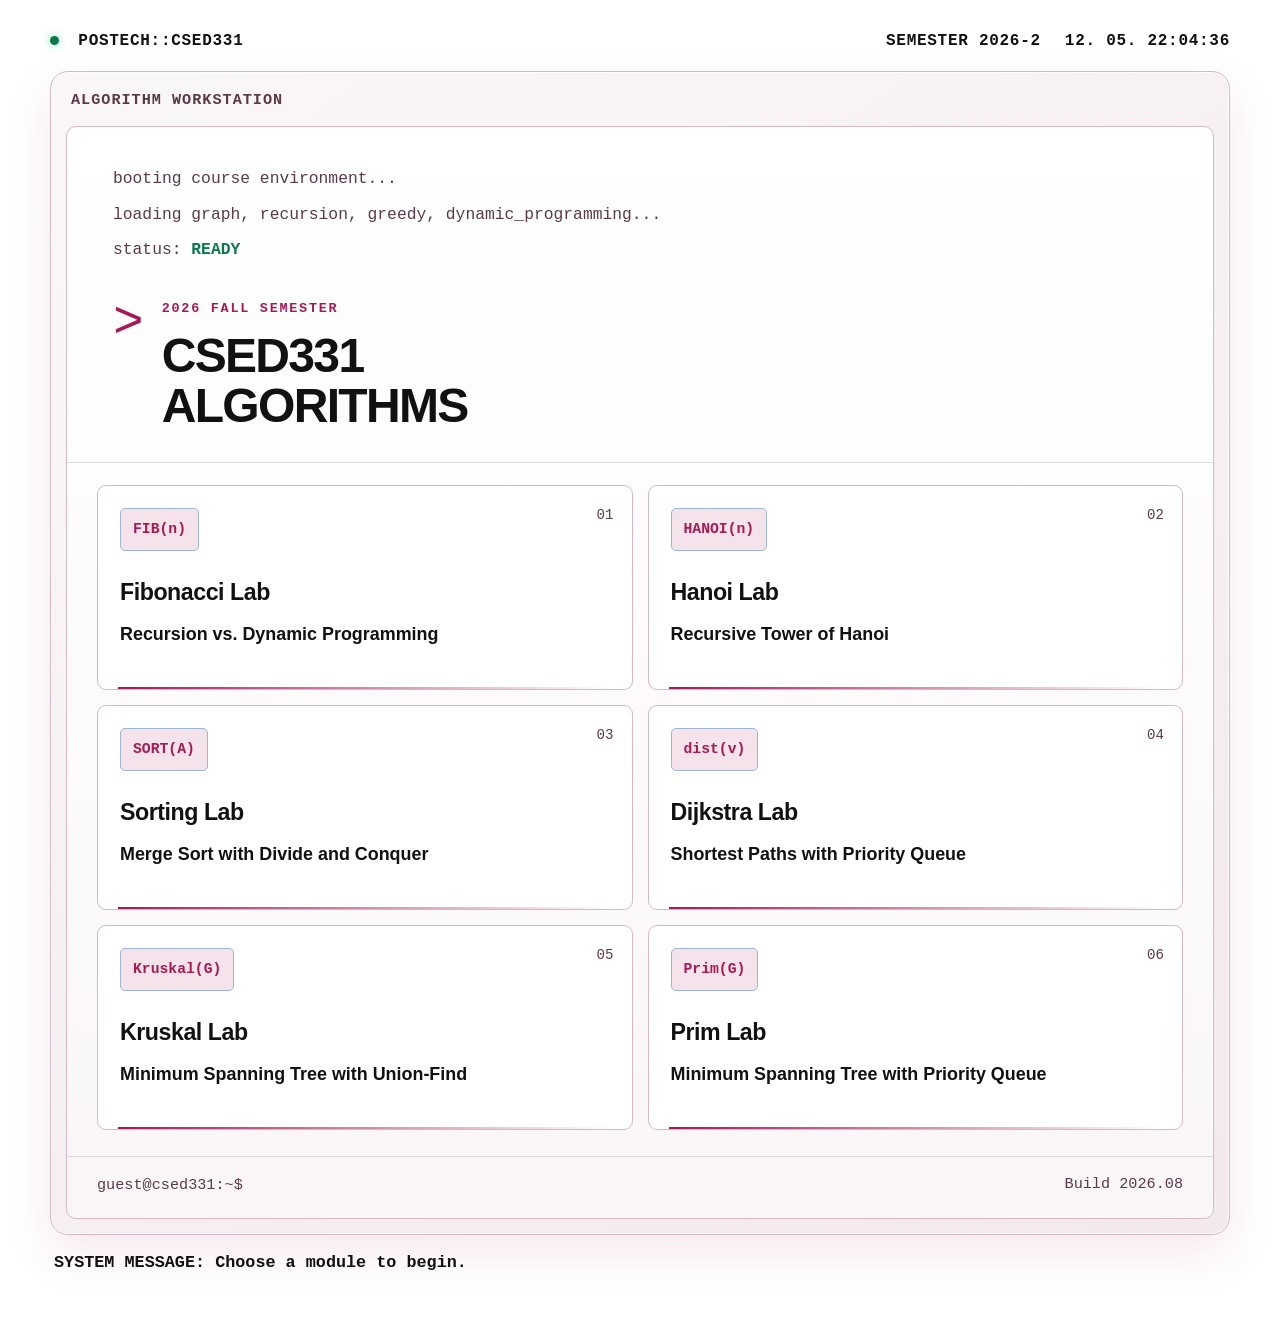
==== commit b14fef36: "Create Prim Lab" ====
--- a/index.html
+++ b/index.html
@@ -74,9 +74,16 @@
 
           <a class="menu-card active-card" href="kruskal.html">
             <span class="card-index">05</span>
-            <span class="card-icon">MST(G)</span>
+            <span class="card-icon">Kruskal(G)</span>
             <span class="card-title">Kruskal Lab</span>
             <span class="card-desc">Minimum Spanning Tree with Union-Find</span>
+          </a>
+
+          <a class="menu-card active-card" href="prim.html">
+            <span class="card-index">06</span>
+            <span class="card-icon">Prim(G)</span>
+            <span class="card-title">Prim Lab</span>
+            <span class="card-desc">Minimum Spanning Tree with Priority Queue</span>
           </a>
         </nav>
 
--- a/styles.css
+++ b/styles.css
@@ -1151,7 +1151,8 @@
 
 .pq-heap-label,
 .pq-heap-distance,
-.pq-heap-min-badge {
+.pq-heap-min-badge,
+.pq-heap-arrow {
   font-family: var(--mono);
   pointer-events: none;
 }
@@ -1160,6 +1161,13 @@
   fill: var(--text);
   font-size: 14px;
   font-weight: 900;
+}
+
+.pq-heap-arrow {
+  fill: var(--text);
+  font-size: 18px;
+  font-weight: 900;
+  letter-spacing: 0.12em;
 }
 
 .pq-heap-distance {
@@ -1648,12 +1656,34 @@
 
 .kruskal-graph-workspace {
   margin-top: 12px;
+  display: grid;
+  grid-template-columns: minmax(0, 1fr) 168px;
+  gap: 12px;
+  align-items: stretch;
 }
 
 .kruskal-canvas-wrapper {
   border: 1px solid var(--line-soft);
   border-radius: 7px;
   overflow: hidden;
+}
+
+.kruskal-edge-panel {
+  display: flex;
+  flex-direction: column;
+  min-height: 0;
+  border: 1px solid var(--line-soft);
+  border-radius: 7px;
+  background: #ffffff;
+  padding: 8px;
+}
+
+.kruskal-edge-panel .section-label {
+  margin-bottom: 6px;
+}
+
+.kruskal-edge-panel .section-label span {
+  font-size: 0.78rem;
 }
 
 .graph-canvas.kruskal-canvas {
@@ -1877,25 +1907,38 @@
 .kruskal-edge-list {
   display: flex;
   flex-direction: column;
+  gap: 4px;
+  flex: 1;
+  min-height: 0;
+  max-height: 320px;
+  overflow: auto;
+}
+
+.kruskal-edge-list .uf-empty {
+  padding: 14px 6px;
+  font-size: 0.78rem;
+}
+
+.kruskal-edge-row {
+  display: flex;
+  align-items: center;
+  justify-content: space-between;
   gap: 6px;
-}
-
-.kruskal-edge-row {
-  display: grid;
-  grid-template-columns: 42px 1fr auto;
-  gap: 10px;
-  align-items: center;
-  padding: 8px 10px;
+  padding: 5px 7px;
   border: 1px solid var(--line-soft);
-  border-radius: 6px;
+  border-radius: 5px;
   background: #faf6f8;
   font-family: var(--mono);
-  font-size: 0.92rem;
+  font-size: 0.78rem;
+  line-height: 1.2;
+  transition: border-color 0.15s ease, background 0.15s ease, opacity 0.15s ease;
 }
 
 .kruskal-edge-row.is-current {
   border-color: var(--postech-gold);
-  background: rgba(246, 167, 0, 0.14);
+  background: rgba(246, 167, 0, 0.2);
+  box-shadow: inset 0 0 0 1px rgba(246, 167, 0, 0.35);
+  font-weight: 850;
 }
 
 .kruskal-edge-row.is-accepted {
@@ -1904,18 +1947,8 @@
 }
 
 .kruskal-edge-row.is-rejected {
-  opacity: 0.45;
+  opacity: 0.4;
   text-decoration: line-through;
-}
-
-.kruskal-edge-index {
-  color: var(--muted);
-  font-weight: 700;
-}
-
-.kruskal-edge-weight {
-  color: var(--highlight);
-  font-weight: 850;
 }
 
 @media (max-width: 820px) {
@@ -1924,9 +1957,70 @@
     grid-template-columns: 1fr;
   }
 
+  .kruskal-graph-workspace {
+    grid-template-columns: 1fr;
+  }
+
+  .kruskal-edge-list {
+    max-height: 160px;
+  }
+
   .graph-canvas.kruskal-canvas {
     min-height: 240px;
     max-height: 300px;
+  }
+}
+
+/* =========================================================
+   Prim Lab
+   ========================================================= */
+
+.prim-graph-workspace {
+  margin-top: 12px;
+  display: grid;
+  grid-template-columns: minmax(0, 1fr) minmax(220px, 300px);
+  gap: 12px;
+  align-items: stretch;
+}
+
+.prim-canvas-wrapper {
+  border: 1px solid var(--line-soft);
+  border-radius: 7px;
+  overflow: hidden;
+}
+
+.graph-canvas.prim-canvas {
+  min-height: 260px;
+  max-height: 320px;
+  aspect-ratio: 1000 / 420;
+}
+
+.prim-pq-panel {
+  display: flex;
+  flex-direction: column;
+  min-height: 0;
+  border: 1px solid var(--line-soft);
+  border-radius: 7px;
+  background: #fff;
+  padding: 8px;
+}
+
+.prim-priority-queue {
+  flex: 1;
+  min-height: 200px;
+  max-height: 320px;
+}
+
+.prim-current-operation {
+  min-height: 100px;
+  max-height: 140px;
+  overflow: auto;
+  margin-top: 4px;
+}
+
+@media (max-width: 820px) {
+  .prim-graph-workspace {
+    grid-template-columns: 1fr;
   }
 }
 
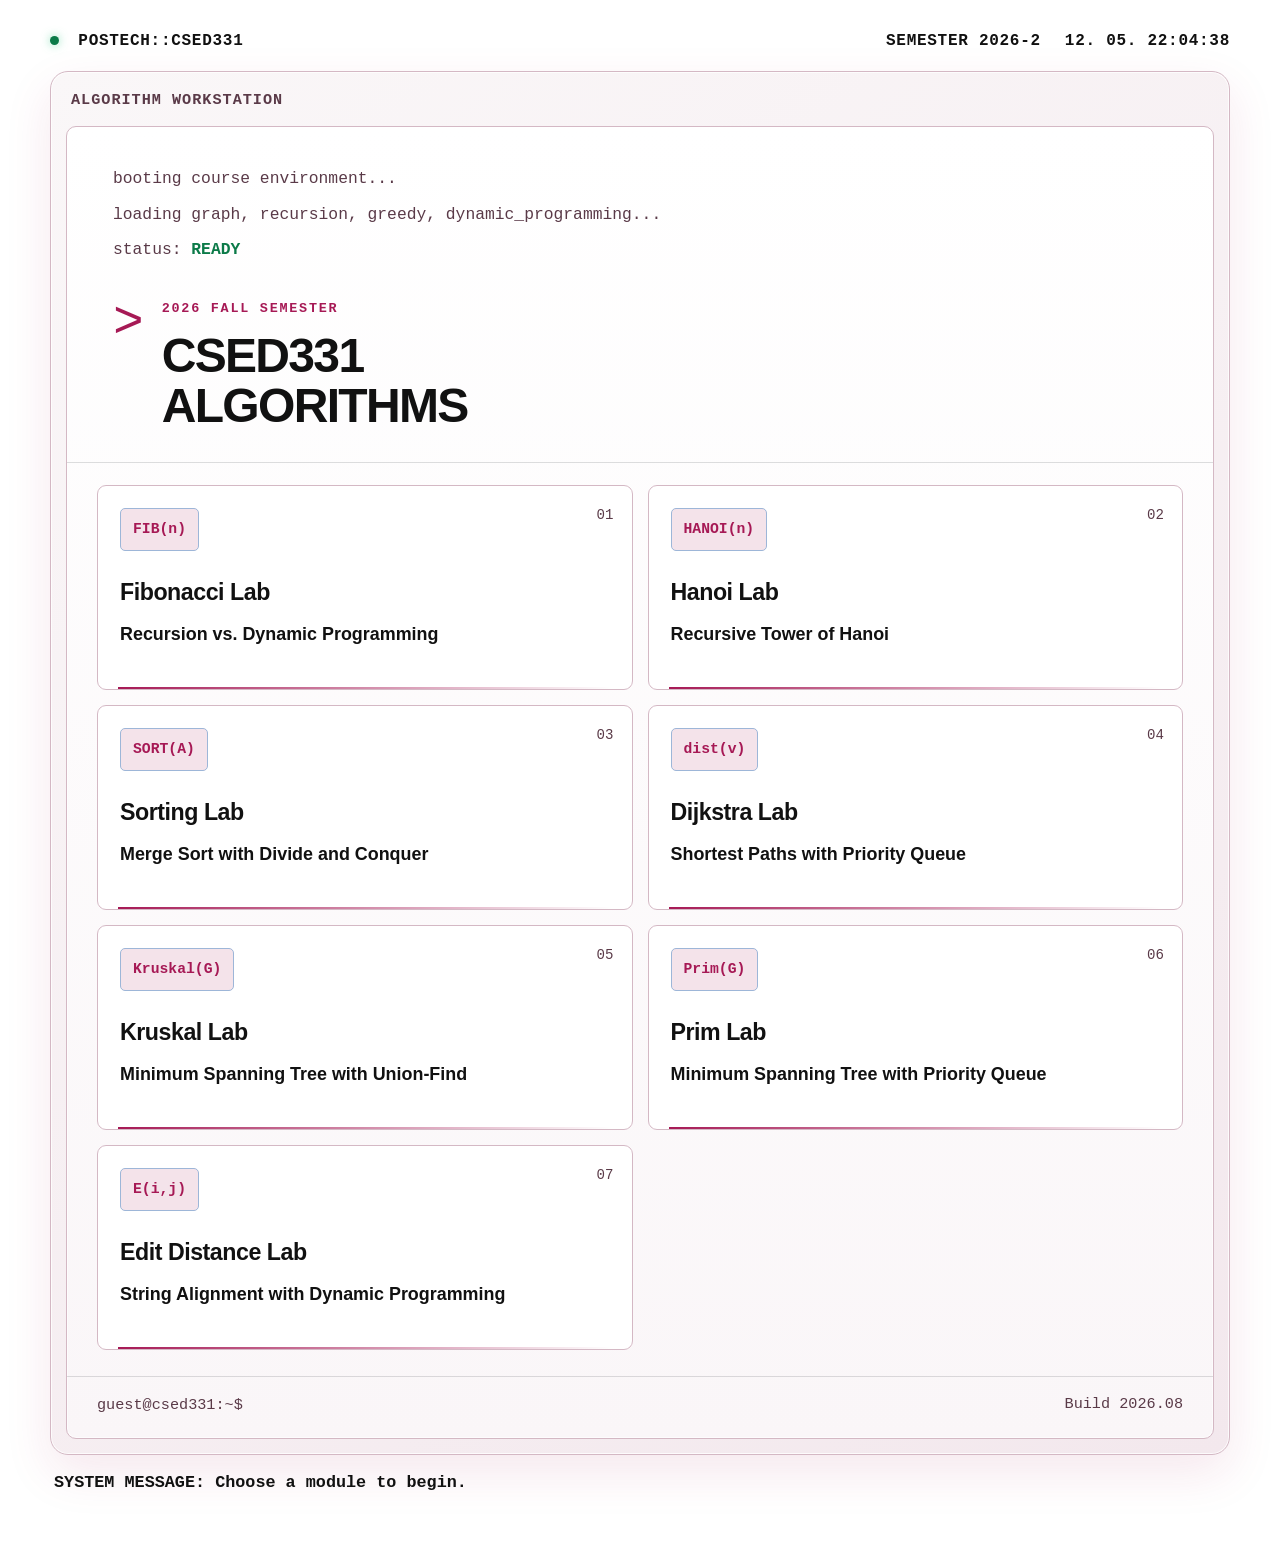
==== commit 5d58b98c: "Create Edit Distance Lab" ====
--- a/index.html
+++ b/index.html
@@ -85,6 +85,13 @@
             <span class="card-title">Prim Lab</span>
             <span class="card-desc">Minimum Spanning Tree with Priority Queue</span>
           </a>
+
+          <a class="menu-card active-card" href="editdistance.html">
+            <span class="card-index">07</span>
+            <span class="card-icon">E(i,j)</span>
+            <span class="card-title">Edit Distance Lab</span>
+            <span class="card-desc">String Alignment with Dynamic Programming</span>
+          </a>
         </nav>
 
         <div id="terminal-output" class="terminal-output"></div>
--- a/styles.css
+++ b/styles.css
@@ -1024,7 +1024,7 @@
 
 .graph-canvas-wrapper {
   position: relative;
-  overflow: hidden;
+  overflow: visible;
   background: #faf6f8;
   min-height: 0;
 }
@@ -1078,6 +1078,7 @@
   height: 100%;
   min-height: 360px;
   aspect-ratio: 5 / 3;
+  overflow: visible;
   cursor: crosshair;
   background: radial-gradient(circle, rgba(166, 25, 85, 0.16) 1px, transparent 1.3px);
   background-size: 22px 22px;
@@ -1972,58 +1973,8 @@
 }
 
 /* =========================================================
-   Prim Lab
+   Prim Lab — shares Dijkstra graph-workspace / PQ styles
    ========================================================= */
-
-.prim-graph-workspace {
-  margin-top: 12px;
-  display: grid;
-  grid-template-columns: minmax(0, 1fr) minmax(220px, 300px);
-  gap: 12px;
-  align-items: stretch;
-}
-
-.prim-canvas-wrapper {
-  border: 1px solid var(--line-soft);
-  border-radius: 7px;
-  overflow: hidden;
-}
-
-.graph-canvas.prim-canvas {
-  min-height: 260px;
-  max-height: 320px;
-  aspect-ratio: 1000 / 420;
-}
-
-.prim-pq-panel {
-  display: flex;
-  flex-direction: column;
-  min-height: 0;
-  border: 1px solid var(--line-soft);
-  border-radius: 7px;
-  background: #fff;
-  padding: 8px;
-}
-
-.prim-priority-queue {
-  flex: 1;
-  min-height: 200px;
-  max-height: 320px;
-}
-
-.prim-current-operation {
-  min-height: 100px;
-  max-height: 140px;
-  overflow: auto;
-  margin-top: 4px;
-}
-
-@media (max-width: 820px) {
-  .prim-graph-workspace {
-    grid-template-columns: 1fr;
-  }
-}
-
 
 .analysis-result + .analysis-equation {
   margin-top: 10px;
@@ -2031,3 +1982,370 @@
   font-size: 1.05rem;
   font-weight: 700;
 }
+
+/* =========================================================
+   Edit Distance Lab
+   ========================================================= */
+
+.lab-intro:has(.edit-control-console) {
+  grid-template-columns: 1.1fr 0.9fr;
+  align-items: start;
+}
+
+.edit-control-console {
+  max-width: 560px;
+  width: 100%;
+  justify-self: end;
+}
+
+.edit-control-console .edit-string-row,
+.edit-control-console .edit-run-row {
+  display: grid;
+  grid-template-columns: 1fr;
+  width: 100%;
+}
+
+.edit-control-console .edit-string-input {
+  width: 100%;
+  min-width: 0;
+  letter-spacing: 0.04em;
+}
+
+.edit-control-console .edit-run-row {
+  margin-top: 4px;
+}
+
+.edit-control-console .edit-run-row .primary-button {
+  width: 100%;
+  padding: 12px 16px;
+}
+
+.edit-execution-grid {
+  display: grid;
+  grid-template-columns: minmax(0, 1.55fr) minmax(260px, 0.95fr);
+  gap: 18px;
+  align-items: start;
+}
+
+.edit-table-container {
+  overflow: auto;
+  min-height: 280px;
+  padding: 8px 4px 12px;
+  border: 1px solid var(--line-soft);
+  border-radius: 7px;
+  background: #ffffff;
+}
+
+.edit-dp-table {
+  border-collapse: separate;
+  border-spacing: 4px;
+  margin: 0 auto;
+  font-family: var(--mono);
+}
+
+.edit-dp-table th,
+.edit-dp-table td {
+  min-width: 42px;
+  height: 42px;
+  text-align: center;
+  vertical-align: middle;
+  font-weight: 800;
+}
+
+.edit-corner,
+.edit-col-label,
+.edit-row-label {
+  color: var(--text-soft);
+  font-size: 0.92rem;
+  background: transparent;
+}
+
+.edit-col-label,
+.edit-row-label {
+  color: var(--accent);
+  font-size: 1.05rem;
+}
+
+.edit-gap {
+  color: var(--muted);
+  font-weight: 700;
+}
+
+.edit-cell {
+  border: 1px solid var(--line-soft);
+  border-radius: 6px;
+  background: #faf6f8;
+  color: transparent;
+  transition:
+    background 180ms ease,
+    border-color 180ms ease,
+    color 180ms ease,
+    transform 180ms ease,
+    box-shadow 180ms ease;
+}
+
+.edit-cell.is-filled {
+  color: var(--text);
+  background: #ffffff;
+}
+
+.edit-cell.is-dep {
+  background: rgba(246, 167, 0, 0.14);
+  border-color: #d79a20;
+  color: var(--text);
+}
+
+.edit-cell.is-chosen {
+  background: rgba(11, 122, 72, 0.14);
+  border-color: #0b7a48;
+  box-shadow: 0 0 0 2px rgba(11, 122, 72, 0.18);
+  color: var(--text);
+}
+
+.edit-cell.is-current {
+  background: rgba(166, 25, 85, 0.12);
+  border-color: var(--accent);
+  box-shadow: 0 0 0 2px rgba(166, 25, 85, 0.2);
+  color: var(--text);
+  transform: scale(1.04);
+}
+
+.edit-cell.is-just-filled {
+  animation: edit-cell-pop 420ms ease;
+}
+
+.edit-cell.is-path {
+  background: rgba(166, 25, 85, 0.16);
+  border-color: var(--accent);
+  color: var(--accent);
+}
+
+.edit-operation-box {
+  height: 240px;
+  min-height: 240px;
+  max-height: 240px;
+  overflow: auto;
+}
+
+.edit-operation-box.is-showing-transform {
+  height: auto;
+  min-height: 240px;
+  max-height: 420px;
+}
+
+.edit-operation-box .current-operation-detail {
+  margin-bottom: 0;
+}
+
+.edit-operation-box .edit-transform-host {
+  margin-top: 10px;
+  padding: 0;
+}
+
+.edit-operation-box .edit-transform-strip {
+  padding: 12px 14px;
+  max-width: none;
+  width: 100%;
+}
+
+.edit-result-box {
+  margin-top: 4px;
+  padding: 14px;
+  border: 1px solid var(--line-soft);
+  border-radius: 7px;
+  background: #ffffff;
+}
+
+.edit-result-row {
+  display: flex;
+  justify-content: space-between;
+  align-items: baseline;
+  gap: 12px;
+  margin-bottom: 10px;
+  font-family: var(--mono);
+}
+
+.edit-result-row span {
+  color: var(--muted);
+  font-size: 0.9rem;
+}
+
+.edit-result-row strong {
+  color: var(--accent);
+  font-size: 1.6rem;
+}
+
+.edit-alignment-block {
+  margin-top: 10px;
+}
+
+.edit-alignment-block .section-label {
+  margin-top: 0;
+}
+
+.edit-alignment {
+  margin: 0;
+  padding: 10px 12px;
+  border-radius: 6px;
+  background: #faf6f8;
+  color: var(--text);
+  font-family: var(--mono);
+  font-size: 0.95rem;
+  line-height: 1.55;
+  white-space: pre-wrap;
+  overflow-x: auto;
+}
+
+.edit-transform-section {
+  margin-top: 18px;
+}
+
+.edit-transform-host {
+  overflow: auto;
+  padding: 4px 0 8px;
+}
+
+.edit-transform-strip {
+  display: flex;
+  align-items: flex-end;
+  gap: 14px;
+  min-width: min-content;
+  padding: 18px 20px 16px;
+  border: 1px solid var(--line-soft);
+  border-radius: 8px;
+  background: #ece7ea;
+}
+
+.edit-transform-strip.is-vertical {
+  flex-direction: column;
+  align-items: flex-start;
+  gap: 12px;
+  min-width: 0;
+  max-width: 520px;
+}
+
+.edit-transform-flow {
+  display: flex;
+  align-items: center;
+  gap: 8px;
+  flex: 1 1 auto;
+  min-width: min-content;
+}
+
+.edit-transform-flow.is-vertical {
+  flex-direction: column;
+  align-items: flex-start;
+  gap: 2px;
+  width: 100%;
+  min-width: 0;
+}
+
+.edit-transform-node {
+  flex: 0 0 auto;
+}
+
+.edit-transform-string {
+  display: inline-flex;
+  align-items: center;
+  min-height: 1.4em;
+  font-family: var(--mono);
+  font-size: 1.35rem;
+  font-weight: 800;
+  letter-spacing: 0.04em;
+  color: #111111;
+  white-space: nowrap;
+}
+
+.edit-tf-char {
+  display: inline-block;
+  min-width: 0.7em;
+  text-align: center;
+}
+
+.edit-tf-char.is-blue {
+  color: #1d4ed8;
+}
+
+.edit-tf-char.is-red {
+  color: #c02525;
+}
+
+.edit-transform-bridge {
+  position: relative;
+  display: flex;
+  flex-direction: column;
+  align-items: center;
+  justify-content: center;
+  min-width: 78px;
+  padding: 0 4px 2px;
+}
+
+.edit-transform-bridge.is-vertical {
+  flex-direction: row;
+  align-items: center;
+  gap: 10px;
+  min-width: 0;
+  padding: 2px 0 2px 8px;
+}
+
+.edit-transform-op {
+  color: #111111;
+  font-family: var(--mono);
+  font-size: 0.78rem;
+  font-weight: 700;
+  line-height: 1;
+  margin-bottom: 4px;
+  white-space: nowrap;
+}
+
+.edit-transform-bridge.is-vertical .edit-transform-op {
+  margin-bottom: 0;
+  order: 2;
+}
+
+.edit-transform-arrow {
+  color: #111111;
+  font-size: 1.35rem;
+  font-weight: 700;
+  line-height: 1;
+}
+
+.edit-transform-bridge.is-vertical .edit-transform-arrow {
+  order: 1;
+  font-size: 1.15rem;
+}
+
+.edit-transform-distance {
+  flex: 0 0 auto;
+  margin-left: 8px;
+  color: #111111;
+  font-family: var(--mono);
+  font-size: 1.05rem;
+  font-weight: 700;
+  white-space: nowrap;
+  padding-bottom: 2px;
+}
+
+.edit-transform-strip.is-vertical .edit-transform-distance {
+  margin-left: 0;
+  margin-top: 4px;
+  padding-bottom: 0;
+}
+
+@media (max-width: 820px) {
+  .edit-execution-grid {
+    grid-template-columns: 1fr;
+  }
+}
+
+@keyframes edit-cell-pop {
+  0% {
+    transform: scale(0.92);
+  }
+  55% {
+    transform: scale(1.08);
+  }
+  100% {
+    transform: scale(1);
+  }
+}
